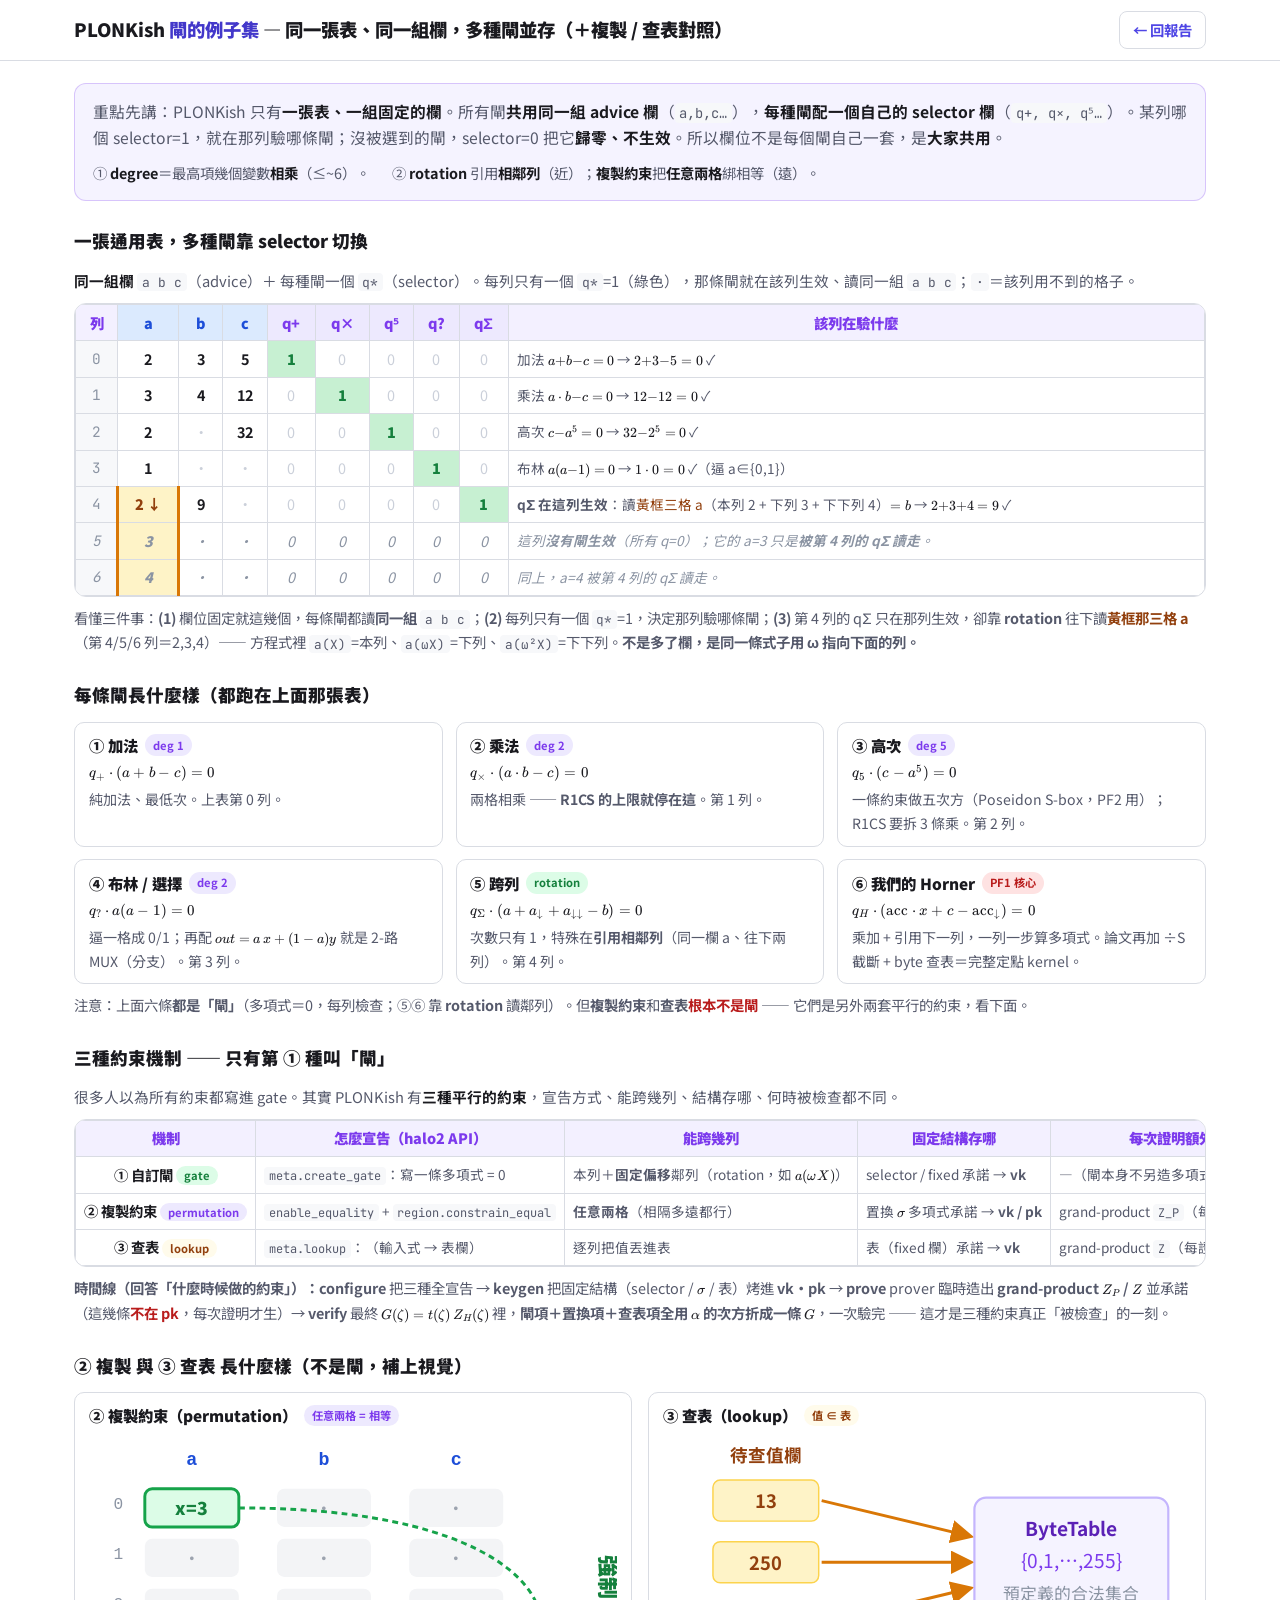
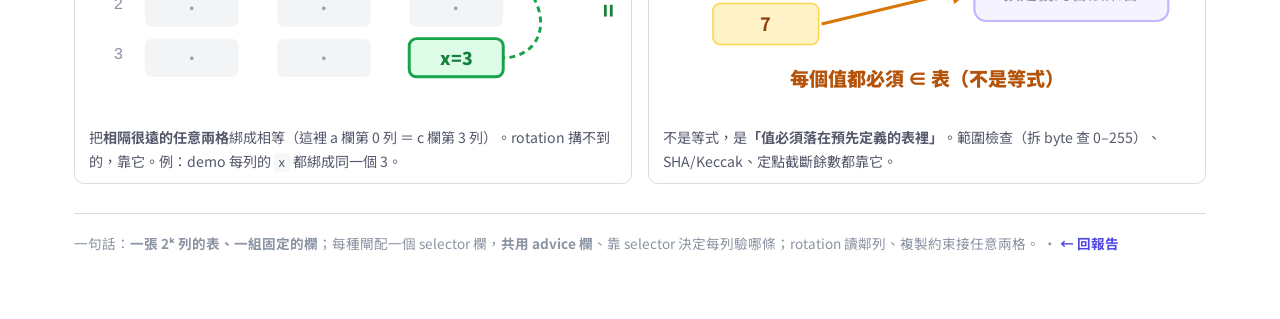
==== gates.html @ 40a320c7 "gates.html:修正『查表是閘』的錯誤框架 + 視覺化複製/查表 + 三種約束對照 用戶提問點出 gates.html 把查表混在閘清單(寫成『也是一個 q 欄開關』) 其實是錯的 —— PLO" ====
<!DOCTYPE html>
<html lang="zh-Hant">
<head>
<meta charset="UTF-8">
<meta name="viewport" content="width=device-width, initial-scale=1.0">
<title>PLONKish 閘的例子集 — Halo2 技術專題</title>
<!-- same local assets as the deck → offline (file://) OK -->
<link rel="stylesheet" href="assets/fonts/fonts.css">
<link rel="stylesheet" href="assets/katex/katex.min.css">
<script defer src="assets/katex/katex.min.js"></script>
<script defer src="assets/katex/auto-render.min.js"
  onload="renderMathInElement(document.body,{delimiters:[{left:'\\[',right:'\\]',display:true},{left:'\\(',right:'\\)',display:false}],throwOnError:false})"></script>
<style>
:root{
  --bg:#ffffff;--surface:#f7f8fa;--border:#d9dce3;--text:#1a1a1f;--text-dim:#55596b;--text-faint:#8b94a3;
  --accent:#4f46e5;--accent-light:#4338ca;--green:#16a34a;--amber:#d97706;--violet:#7c3aed;
  --font-sans:'Noto Sans TC','Inter',-apple-system,sans-serif;--font-mono:'JetBrains Mono','Fira Code',monospace;
}
*,*::before,*::after{box-sizing:border-box;margin:0;padding:0}
body{font-family:var(--font-sans);background:var(--bg);color:var(--text);line-height:1.7;padding:0 0 4rem}
.wrap{max-width:1180px;margin:0 auto;padding:0 1.5rem}
header{position:sticky;top:0;z-index:10;background:rgba(255,255,255,.92);backdrop-filter:blur(6px);border-bottom:1px solid var(--border);padding:.7rem 0;margin-bottom:1.4rem}
header .wrap{display:flex;align-items:center;justify-content:space-between;gap:1rem;flex-wrap:wrap}
header h1{font-size:1.15rem;font-weight:800}
header h1 .sub{color:var(--accent-light)}
.back{font-size:.9rem;font-weight:700;color:var(--accent);text-decoration:none;border:1px solid var(--border);border-radius:8px;padding:.35rem .8rem;white-space:nowrap}
.back:hover{border-color:var(--accent);background:var(--accent);color:#fff}
.intro{background:#f5f3ff;border:1px solid rgba(124,58,237,.25);border-radius:12px;padding:.9rem 1.1rem;margin-bottom:1.4rem;font-size:.98rem;color:var(--text-dim)}
.intro b{color:var(--text)}
.legend{display:flex;gap:1.4rem;flex-wrap:wrap;margin-top:.55rem;font-size:.9rem}
h2.sec{font-size:1.1rem;font-weight:800;margin:1.6rem 0 .7rem}
.tablecap{font-size:.92rem;color:var(--text-dim);margin-bottom:.6rem}
.tablecap b{color:var(--text)}
/* the one shared table */
.utab-wrap{overflow-x:auto;border:1px solid var(--border);border-radius:12px}
.utab{border-collapse:collapse;width:100%;font-size:.9rem;min-width:760px}
.utab th,.utab td{border:1px solid var(--border);padding:.34rem .5rem;text-align:center;white-space:nowrap}
.utab thead th{background:#f3f0ff;color:var(--violet);font-weight:800}
.utab .grp-adv{background:#dbeafe;color:#1d4ed8}
.utab .grp-sel{background:#ede9fe;color:var(--violet)}
.utab td.rowid{background:#f7f8fa;color:var(--text-faint);font-family:var(--font-mono)}
.utab td.adv{font-weight:700}
.utab td.reads{background:#fef3c7;color:#92400e;font-weight:800;border-left:3px solid #d97706;border-right:3px solid #d97706}
.utab td.on{background:#c7f0d2;color:#15803d;font-weight:800}
.utab td.off{color:#cbd0da}
.utab td.what{text-align:left;color:var(--text-dim);font-size:.85rem}
.utab tr.supply td{color:var(--text-faint);font-style:italic}
.utab td.dot{color:#cbd0da}
.note{font-size:.9rem;color:var(--text-dim);margin-top:.55rem}
.glist{display:grid;grid-template-columns:repeat(auto-fill,minmax(330px,1fr));gap:.8rem;margin-top:.4rem}
.gitem{border:1px solid var(--border);border-radius:10px;padding:.6rem .85rem;background:#fff}
.gitem .gt{font-weight:800;font-size:.96rem;display:flex;gap:.45rem;align-items:center;flex-wrap:wrap}
.gitem .eq{font-size:.95em}
.gitem p{font-size:.88rem;color:var(--text-dim);margin-top:.25rem}
.badge{font-size:.7rem;font-weight:700;padding:.08rem .5rem;border-radius:999px;background:#ede9fe;color:var(--violet)}
.badge.rot{background:#dcfce7;color:#15803d}.badge.lk{background:#fffbeb;color:#92400e}.badge.us{background:#fee2e2;color:#b91c1c}
.cc{background:#f0fdf4;border:1px solid #bbf7d0;border-radius:12px;padding:.85rem 1.05rem;margin-top:1.4rem;font-size:.95rem;color:var(--text-dim)}
.cc b{color:#15803d}
.foot{margin-top:1.8rem;padding-top:1.1rem;border-top:1px solid var(--border);color:var(--text-faint);font-size:.85rem}
code{font-family:var(--font-mono);background:var(--surface);padding:.05rem .3rem;border-radius:4px;font-size:.88em}
.katex{font-size:1.0em;color:var(--text)}
a.in{color:var(--accent);font-weight:700;text-decoration:none}
</style>
</head>
<body>
<header><div class="wrap">
  <h1>PLONKish <span class="sub">閘的例子集</span> — 同一張表、同一組欄，多種閘並存（＋複製 / 查表對照）</h1>
  <a class="back" href="index.html">← 回報告</a>
</div></header>

<div class="wrap">
  <div class="intro">
    重點先講：PLONKish 只有<b>一張表、一組固定的欄</b>。所有閘<b>共用同一組 advice 欄</b>（<code>a,b,c…</code>），<b>每種閘配一個自己的 selector 欄</b>（<code>q+, q×, q⁵…</code>）。某列哪個 selector=1，就在那列驗哪條閘；沒被選到的閘，selector=0 把它<b>歸零、不生效</b>。所以欄位不是每個閘自己一套，是<b>大家共用</b>。
    <div class="legend">
      <span>① <b>degree</b>＝最高項幾個變數<b>相乘</b>（≤~6）。</span>
      <span>② <b>rotation</b> 引用<b>相鄰列</b>（近）；<b>複製約束</b>把<b>任意兩格</b>綁相等（遠）。</span>
    </div>
  </div>

  <h2 class="sec">一張通用表，多種閘靠 selector 切換</h2>
  <div class="tablecap"><b>同一組欄</b> <code>a b c</code>（advice）＋ 每種閘一個 <code>q*</code>（selector）。每列只有一個 <code>q*</code>=1（綠色），那條閘就在該列生效、讀同一組 <code>a b c</code>；<code>·</code>＝該列用不到的格子。</div>
  <div class="utab-wrap"><table class="utab">
    <thead><tr>
      <th>列</th><th class="grp-adv">a</th><th class="grp-adv">b</th><th class="grp-adv">c</th>
      <th class="grp-sel">q+</th><th class="grp-sel">q×</th><th class="grp-sel">q⁵</th><th class="grp-sel">q?</th><th class="grp-sel">qΣ</th>
      <th>該列在驗什麼</th>
    </tr></thead>
    <tbody>
      <tr><td class="rowid">0</td><td class="adv">2</td><td class="adv">3</td><td class="adv">5</td><td class="on">1</td><td class="off">0</td><td class="off">0</td><td class="off">0</td><td class="off">0</td><td class="what">加法 \(a{+}b{-}c=0\) → \(2{+}3{-}5=0\) ✓</td></tr>
      <tr><td class="rowid">1</td><td class="adv">3</td><td class="adv">4</td><td class="adv">12</td><td class="off">0</td><td class="on">1</td><td class="off">0</td><td class="off">0</td><td class="off">0</td><td class="what">乘法 \(a\cdot b{-}c=0\) → \(12{-}12=0\) ✓</td></tr>
      <tr><td class="rowid">2</td><td class="adv">2</td><td class="dot">·</td><td class="adv">32</td><td class="off">0</td><td class="off">0</td><td class="on">1</td><td class="off">0</td><td class="off">0</td><td class="what">高次 \(c{-}a^{5}=0\) → \(32{-}2^5=0\) ✓</td></tr>
      <tr><td class="rowid">3</td><td class="adv">1</td><td class="dot">·</td><td class="dot">·</td><td class="off">0</td><td class="off">0</td><td class="off">0</td><td class="on">1</td><td class="off">0</td><td class="what">布林 \(a(a{-}1)=0\) → \(1\cdot0=0\) ✓（逼 a∈{0,1}）</td></tr>
      <tr><td class="rowid">4</td><td class="adv reads">2 ↓</td><td class="adv">9</td><td class="dot">·</td><td class="off">0</td><td class="off">0</td><td class="off">0</td><td class="off">0</td><td class="on">1</td><td class="what"><b>qΣ 在這列生效</b>：讀<span style="color:#92400e">黃框三格 a</span>（本列 2 + 下列 3 + 下下列 4）\(=b\) → \(2{+}3{+}4=9\) ✓</td></tr>
      <tr class="supply"><td class="rowid">5</td><td class="adv reads">3</td><td class="dot">·</td><td class="dot">·</td><td class="off">0</td><td class="off">0</td><td class="off">0</td><td class="off">0</td><td class="off">0</td><td class="what">這列<b>沒有閘生效</b>（所有 q=0）；它的 a=3 只是<b>被第 4 列的 qΣ 讀走</b>。</td></tr>
      <tr class="supply"><td class="rowid">6</td><td class="adv reads">4</td><td class="dot">·</td><td class="dot">·</td><td class="off">0</td><td class="off">0</td><td class="off">0</td><td class="off">0</td><td class="off">0</td><td class="what">同上，a=4 被第 4 列的 qΣ 讀走。</td></tr>
    </tbody>
  </table></div>
  <div class="note">看懂三件事：<b>(1)</b> 欄位固定就這幾個，每條閘都讀<b>同一組</b> <code>a b c</code>；<b>(2)</b> 每列只有一個 <code>q*</code>=1，決定那列驗哪條閘；<b>(3)</b> 第 4 列的 qΣ 只在那列生效，卻靠 <b>rotation</b> 往下讀<b style="color:#92400e">黃框那三格 a</b>（第 4/5/6 列＝2,3,4）—— 方程式裡 <code>a(X)</code>=本列、<code>a(ωX)</code>=下列、<code>a(ω²X)</code>=下下列。<b>不是多了欄，是同一條式子用 ω 指向下面的列。</b></div>

  <h2 class="sec">每條閘長什麼樣（都跑在上面那張表）</h2>
  <div class="glist">
    <div class="gitem"><div class="gt">① 加法 <span class="badge">deg 1</span></div><div class="eq">\(q_{+}\cdot(a+b-c)=0\)</div><p>純加法、最低次。上表第 0 列。</p></div>
    <div class="gitem"><div class="gt">② 乘法 <span class="badge">deg 2</span></div><div class="eq">\(q_{\times}\cdot(a\cdot b-c)=0\)</div><p>兩格相乘 —— <b>R1CS 的上限就停在這</b>。第 1 列。</p></div>
    <div class="gitem"><div class="gt">③ 高次 <span class="badge">deg 5</span></div><div class="eq">\(q_{5}\cdot(c-a^{5})=0\)</div><p>一條約束做五次方（Poseidon S-box，PF2 用）；R1CS 要拆 3 條乘。第 2 列。</p></div>
    <div class="gitem"><div class="gt">④ 布林 / 選擇 <span class="badge">deg 2</span></div><div class="eq">\(q_{?}\cdot a(a-1)=0\)</div><p>逼一格成 0/1；再配 \(out=a\,x+(1-a)y\) 就是 2-路 MUX（分支）。第 3 列。</p></div>
    <div class="gitem"><div class="gt">⑤ 跨列 <span class="badge rot">rotation</span></div><div class="eq">\(q_{\Sigma}\cdot(a+a_{\downarrow}+a_{\downarrow\downarrow}-b)=0\)</div><p>次數只有 1，特殊在<b>引用相鄰列</b>（同一欄 a、往下兩列）。第 4 列。</p></div>
    <div class="gitem"><div class="gt">⑥ 我們的 Horner <span class="badge us">PF1 核心</span></div><div class="eq">\(q_{H}\cdot(\mathrm{acc}\cdot x+c-\mathrm{acc}_{\downarrow})=0\)</div><p>乘加 + 引用下一列，一列一步算多項式。論文再加 ÷S 截斷 + byte 查表＝完整定點 kernel。</p></div>
  </div>
  <div class="note">注意：上面六條<b>都是「閘」</b>（多項式＝0，每列檢查；⑤⑥ 靠 <b>rotation</b> 讀鄰列）。但<b>複製約束</b>和<b>查表</b><b style="color:#b91c1c">根本不是閘</b> —— 它們是另外兩套平行的約束，看下面。</div>

  <h2 class="sec">三種約束機制 —— 只有第 ① 種叫「閘」</h2>
  <div class="tablecap">很多人以為所有約束都寫進 gate。其實 PLONKish 有<b>三種平行的約束</b>，宣告方式、能跨幾列、結構存哪、何時被檢查都不同。</div>
  <div class="utab-wrap"><table class="utab">
    <thead><tr><th>機制</th><th>怎麼宣告（halo2 API）</th><th>能跨幾列</th><th>固定結構存哪</th><th>每次證明額外產生</th></tr></thead>
    <tbody>
      <tr><td><b>① 自訂閘</b> <span class="badge rot">gate</span></td><td class="what"><code>meta.create_gate</code>：寫一條多項式 = 0</td><td class="what">本列＋<b>固定偏移</b>鄰列（rotation，如 \(a(\omega X)\)）</td><td class="what">selector / fixed 承諾 → <b>vk</b></td><td class="what">—（閘本身不另造多項式）</td></tr>
      <tr><td><b>② 複製約束</b> <span class="badge">permutation</span></td><td class="what"><code>enable_equality</code> + <code>region.constrain_equal</code></td><td class="what"><b>任意兩格</b>（相隔多遠都行）</td><td class="what">置換 \(\sigma\) 多項式承諾 → <b>vk / pk</b></td><td class="what">grand-product <code>Z_P</code>（每證明承諾一次）</td></tr>
      <tr><td><b>③ 查表</b> <span class="badge lk">lookup</span></td><td class="what"><code>meta.lookup</code>：（輸入式 → 表欄）</td><td class="what">逐列把值丟進表</td><td class="what">表（fixed 欄）承諾 → <b>vk</b></td><td class="what">grand-product <code>Z</code>（每證明承諾一次）</td></tr>
    </tbody>
  </table></div>
  <div class="note"><b>時間線（回答「什麼時候做的約束」）：</b><b>configure</b> 把三種全宣告 → <b>keygen</b> 把固定結構（selector / \(\sigma\) / 表）烤進 <b>vk·pk</b> → <b>prove</b> prover 臨時造出 <b>grand-product \(Z_P\) / \(Z\)</b> 並承諾（這幾條<b style="color:#b91c1c">不在 pk</b>，每次證明才生）→ <b>verify</b> 最終 <b>\(G(\zeta)=t(\zeta)\,Z_H(\zeta)\)</b> 裡，<b>閘項＋置換項＋查表項全用 \(\alpha\) 的次方折成一條 \(G\)</b>，一次驗完 —— 這才是三種約束真正「被檢查」的一刻。</div>

  <h2 class="sec">② 複製 與 ③ 查表 長什麼樣（不是閘，補上視覺）</h2>
  <div style="display:grid;grid-template-columns:1fr 1fr;gap:1rem">
    <div class="gitem">
      <div class="gt">② 複製約束（permutation）<span class="badge">任意兩格 = 相等</span></div>
      <svg viewBox="0 0 360 196" role="img" aria-label="複製約束：把任意兩格綁相等" style="width:100%;height:auto;display:block;margin:.3rem 0">
        <g font-size="12.5" text-anchor="middle" font-family="monospace">
          <text x="70" y="22" fill="#1d4ed8" font-weight="700">a</text><text x="160" y="22" fill="#1d4ed8" font-weight="700">b</text><text x="250" y="22" fill="#1d4ed8" font-weight="700">c</text>
        </g>
        <g font-size="12" text-anchor="middle">
          <!-- row labels -->
          <g fill="#8b94a3" font-family="monospace" font-size="11"><text x="20" y="52">0</text><text x="20" y="86">1</text><text x="20" y="120">2</text><text x="20" y="154">3</text></g>
          <!-- cells -->
          <rect x="38" y="38" width="64" height="26" rx="5" fill="#dcfce7" stroke="#16a34a" stroke-width="2"/><text x="70" y="56" fill="#15803d" font-weight="800">x=3</text>
          <rect x="128" y="38" width="64" height="26" rx="5" fill="#f3f4f6"/><text x="160" y="56" fill="#9ca3af">·</text>
          <rect x="218" y="38" width="64" height="26" rx="5" fill="#f3f4f6"/><text x="250" y="56" fill="#9ca3af">·</text>
          <rect x="38" y="72" width="64" height="26" rx="5" fill="#f3f4f6"/><text x="70" y="90" fill="#9ca3af">·</text>
          <rect x="128" y="72" width="64" height="26" rx="5" fill="#f3f4f6"/><text x="160" y="90" fill="#9ca3af">·</text>
          <rect x="218" y="72" width="64" height="26" rx="5" fill="#f3f4f6"/><text x="250" y="90" fill="#9ca3af">·</text>
          <rect x="38" y="106" width="64" height="26" rx="5" fill="#f3f4f6"/><text x="70" y="124" fill="#9ca3af">·</text>
          <rect x="128" y="106" width="64" height="26" rx="5" fill="#f3f4f6"/><text x="160" y="124" fill="#9ca3af">·</text>
          <rect x="218" y="106" width="64" height="26" rx="5" fill="#f3f4f6"/><text x="250" y="124" fill="#9ca3af">·</text>
          <rect x="38" y="140" width="64" height="26" rx="5" fill="#f3f4f6"/><text x="70" y="158" fill="#9ca3af">·</text>
          <rect x="128" y="140" width="64" height="26" rx="5" fill="#f3f4f6"/><text x="160" y="158" fill="#9ca3af">·</text>
          <rect x="218" y="140" width="64" height="26" rx="5" fill="#dcfce7" stroke="#16a34a" stroke-width="2"/><text x="250" y="158" fill="#15803d" font-weight="800">x=3</text>
        </g>
        <path d="M102,51 C330,51 330,153 282,153" fill="none" stroke="#16a34a" stroke-width="2" stroke-dasharray="4 3"/>
        <text x="348" y="104" fill="#15803d" font-size="15" font-weight="800" text-anchor="middle" transform="rotate(90 348 104)">強制 =</text>
      </svg>
      <p>把<b>相隔很遠的任意兩格</b>綁成相等（這裡 a 欄第 0 列 ＝ c 欄第 3 列）。rotation 搆不到的，靠它。例：demo 每列的 <code>x</code> 都綁成同一個 3。</p>
    </div>
    <div class="gitem">
      <div class="gt">③ 查表（lookup）<span class="badge lk">值 ∈ 表</span></div>
      <svg viewBox="0 0 360 196" role="img" aria-label="查表：值必須落在預定義表裡" style="width:100%;height:auto;display:block;margin:.3rem 0">
        <text x="70" y="20" font-size="12" text-anchor="middle" fill="#92400e" font-weight="700">待查值欄</text>
        <g font-size="12.5" text-anchor="middle">
          <rect x="34" y="32" width="72" height="28" rx="5" fill="#fef3c7" stroke="#fcd34d"/><text x="70" y="51" fill="#92400e" font-weight="700">13</text>
          <rect x="34" y="74" width="72" height="28" rx="5" fill="#fef3c7" stroke="#fcd34d"/><text x="70" y="93" fill="#92400e" font-weight="700">250</text>
          <rect x="34" y="116" width="72" height="28" rx="5" fill="#fef3c7" stroke="#fcd34d"/><text x="70" y="135" fill="#92400e" font-weight="700">7</text>
        </g>
        <g stroke="#d97706" stroke-width="2" fill="none" marker-end="url(#ar2)">
          <line x1="108" y1="46" x2="208" y2="70"/><line x1="108" y1="88" x2="208" y2="88"/><line x1="108" y1="130" x2="208" y2="106"/>
        </g>
        <defs><marker id="ar2" markerWidth="8" markerHeight="8" refX="6" refY="4" orient="auto"><path d="M0,0 L8,4 L0,8 z" fill="#d97706"/></marker></defs>
        <rect x="212" y="44" width="132" height="84" rx="8" fill="#f5f3ff" stroke="#c4b5fd" stroke-width="1.5"/>
        <text x="278" y="70" font-size="13" text-anchor="middle" fill="#5b21b6" font-weight="700">ByteTable</text>
        <text x="278" y="92" font-size="13" text-anchor="middle" fill="#7c3aed">{0,1,…,255}</text>
        <text x="278" y="114" font-size="11.5" text-anchor="middle" fill="#8b94a3">預定義的合法集合</text>
        <text x="180" y="172" font-size="13" text-anchor="middle" fill="#b45309" font-weight="800">每個值都必須 ∈ 表（不是等式）</text>
      </svg>
      <p>不是等式，是<b>「值必須落在預先定義的表裡」</b>。範圍檢查（拆 byte 查 0–255）、SHA/Keccak、定點截斷餘數都靠它。</p>
    </div>
  </div>

  <div class="foot">
    一句話：<b>一張 2ᵏ 列的表、一組固定的欄</b>；每種閘配一個 selector 欄，<b>共用 advice 欄</b>、靠 selector 決定每列驗哪條；rotation 讀鄰列、複製約束接任意兩格。 ·
    <a class="in" href="index.html">← 回報告</a>
  </div>
</div>
</body>
</html>
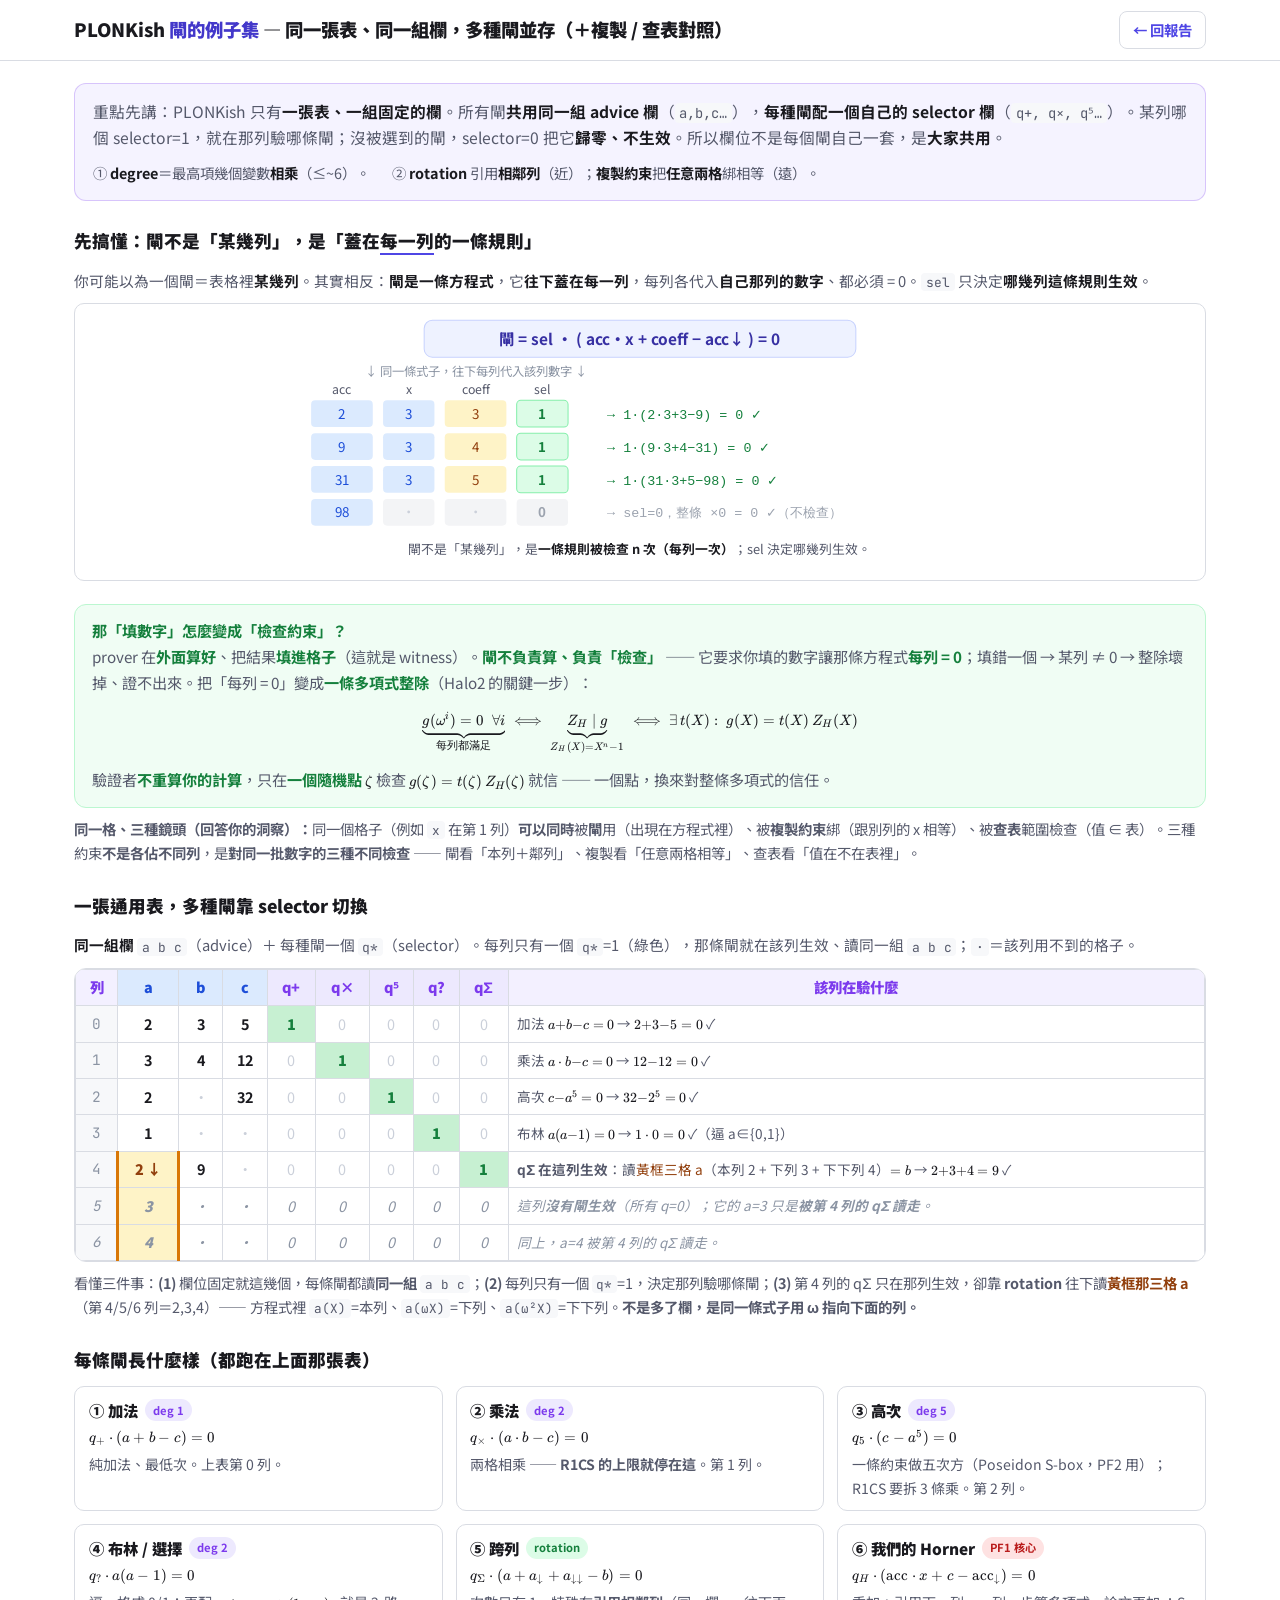
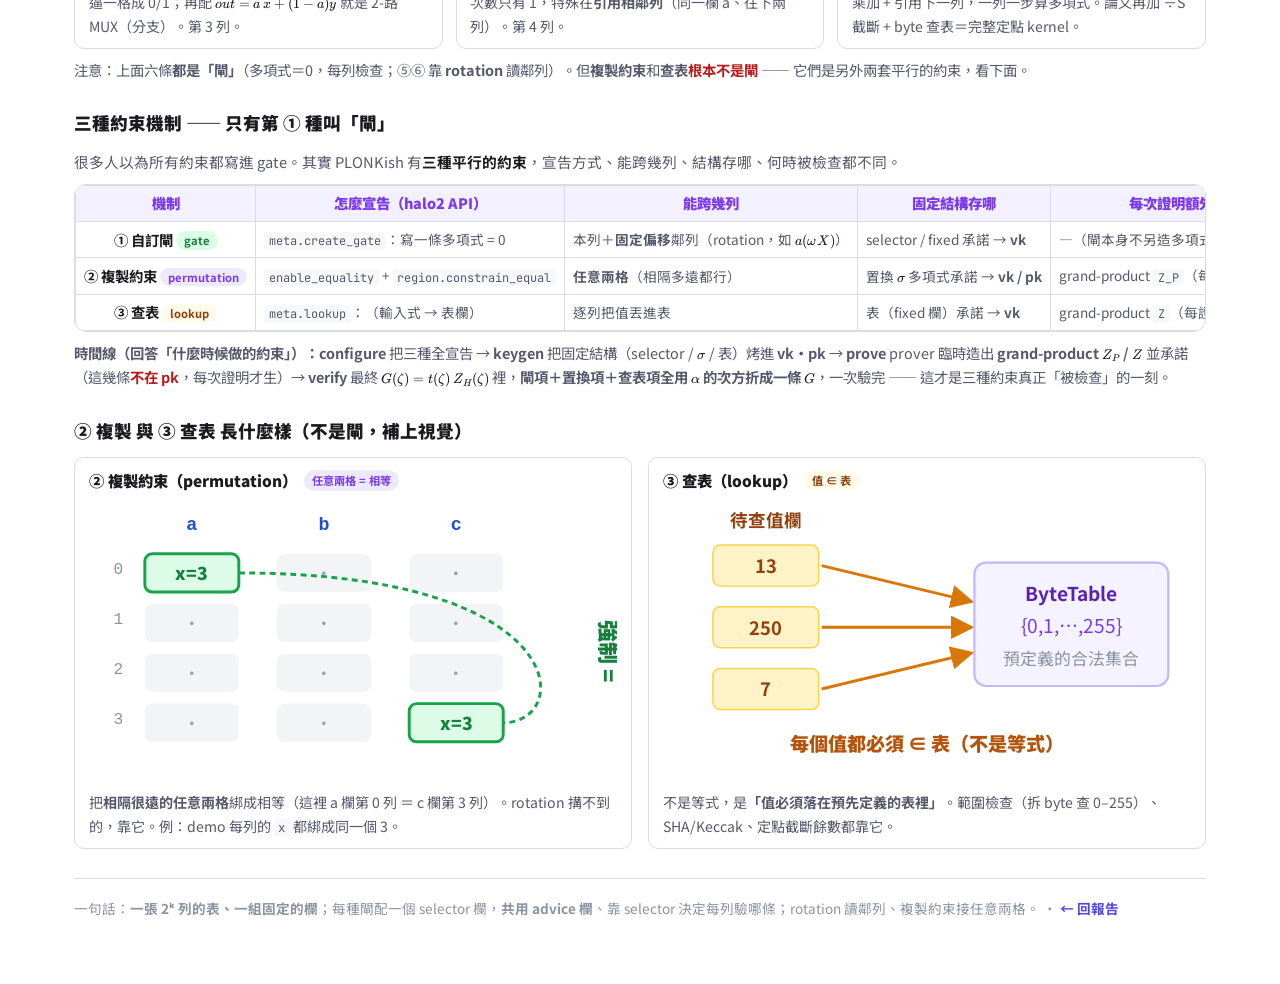
==== commit 3b66dd38: "gates.html:加『閘是什麼/填數字怎麼變約束』教學圖解(回答用戶觀念提問) 用戶卡在核心觀念:以為 gate=表格某幾列、不懂填數字怎麼對應到約束。新增首段教學: - 矯正:閘不是某幾列,是一" ====
--- a/gates.html
+++ b/gates.html
@@ -77,6 +77,49 @@
     </div>
   </div>
 
+  <h2 class="sec">先搞懂：閘不是「某幾列」，是「蓋在<span style="border-bottom:2.5px solid var(--accent)">每一列</span>的一條規則」</h2>
+  <div class="tablecap">你可能以為一個閘＝表格裡<b>某幾列</b>。其實相反：<b>閘是一條方程式</b>，它<b>往下蓋在每一列</b>，每列各代入<b>自己那列的數字</b>、都必須 = 0。<code>sel</code> 只決定<b>哪幾列這條規則生效</b>。</div>
+  <div class="gitem" style="max-width:none;margin-bottom:.8rem">
+    <svg viewBox="0 0 720 250" role="img" aria-label="一條閘方程式蓋在每一列" style="width:100%;max-width:740px;height:auto;display:block;margin:0 auto">
+      <rect x="150" y="6" width="420" height="36" rx="8" fill="#eef2ff" stroke="#c7d2fe"/>
+      <text x="360" y="30" font-size="15" text-anchor="middle" fill="#3730a3" font-weight="700">閘 = sel · ( acc·x + coeff − acc↓ ) = 0</text>
+      <text x="200" y="60" font-size="12" text-anchor="middle" fill="#8b94a3">↓ 同一條式子，往下每列代入該列數字 ↓</text>
+      <g font-size="12" text-anchor="middle" fill="#55596b"><text x="70" y="78">acc</text><text x="135" y="78">x</text><text x="200" y="78">coeff</text><text x="265" y="78">sel</text></g>
+      <g text-anchor="middle" font-size="13">
+        <rect x="40" y="84" width="60" height="26" rx="4" fill="#dbeafe"/><text x="70" y="102" fill="#1d4ed8">2</text>
+        <rect x="110" y="84" width="50" height="26" rx="4" fill="#dbeafe"/><text x="135" y="102" fill="#1d4ed8">3</text>
+        <rect x="170" y="84" width="60" height="26" rx="4" fill="#fef3c7"/><text x="200" y="102" fill="#92400e">3</text>
+        <rect x="240" y="84" width="50" height="26" rx="4" fill="#dcfce7" stroke="#86efac"/><text x="265" y="102" fill="#15803d" font-weight="700">1</text>
+        <rect x="40" y="116" width="60" height="26" rx="4" fill="#dbeafe"/><text x="70" y="134" fill="#1d4ed8">9</text>
+        <rect x="110" y="116" width="50" height="26" rx="4" fill="#dbeafe"/><text x="135" y="134" fill="#1d4ed8">3</text>
+        <rect x="170" y="116" width="60" height="26" rx="4" fill="#fef3c7"/><text x="200" y="134" fill="#92400e">4</text>
+        <rect x="240" y="116" width="50" height="26" rx="4" fill="#dcfce7" stroke="#86efac"/><text x="265" y="134" fill="#15803d" font-weight="700">1</text>
+        <rect x="40" y="148" width="60" height="26" rx="4" fill="#dbeafe"/><text x="70" y="166" fill="#1d4ed8">31</text>
+        <rect x="110" y="148" width="50" height="26" rx="4" fill="#dbeafe"/><text x="135" y="166" fill="#1d4ed8">3</text>
+        <rect x="170" y="148" width="60" height="26" rx="4" fill="#fef3c7"/><text x="200" y="166" fill="#92400e">5</text>
+        <rect x="240" y="148" width="50" height="26" rx="4" fill="#dcfce7" stroke="#86efac"/><text x="265" y="166" fill="#15803d" font-weight="700">1</text>
+        <rect x="40" y="180" width="60" height="26" rx="4" fill="#dbeafe"/><text x="70" y="198" fill="#1d4ed8">98</text>
+        <rect x="110" y="180" width="50" height="26" rx="4" fill="#f3f4f6"/><text x="135" y="198" fill="#cbd0da">·</text>
+        <rect x="170" y="180" width="60" height="26" rx="4" fill="#f3f4f6"/><text x="200" y="198" fill="#cbd0da">·</text>
+        <rect x="240" y="180" width="50" height="26" rx="4" fill="#f3f4f6"/><text x="265" y="198" fill="#9ca3af" font-weight="700">0</text>
+      </g>
+      <g font-size="13" font-family="monospace">
+        <text x="328" y="102" fill="#15803d">→ 1·(2·3+3−9) = 0 ✓</text>
+        <text x="328" y="134" fill="#15803d">→ 1·(9·3+4−31) = 0 ✓</text>
+        <text x="328" y="166" fill="#15803d">→ 1·(31·3+5−98) = 0 ✓</text>
+        <text x="328" y="198" fill="#9ca3af">→ sel=0，整條 ×0 = 0 ✓（不檢查）</text>
+      </g>
+      <text x="360" y="234" font-size="12.5" text-anchor="middle" fill="#55596b">閘不是「某幾列」，是<tspan font-weight="700" fill="#1a1a1f">一條規則被檢查 n 次（每列一次）</tspan>；sel 決定哪幾列生效。</text>
+    </svg>
+  </div>
+  <div class="cc">
+    <b>那「填數字」怎麼變成「檢查約束」？</b><br>
+    prover 在<b>外面算好</b>、把結果<b>填進格子</b>（這就是 witness）。<b>閘不負責算、負責「檢查」</b> —— 它要求你填的數字讓那條方程式<b>每列 = 0</b>；填錯一個 → 某列 ≠ 0 → 整除壞掉、證不出來。把「每列 = 0」變成<b>一條多項式整除</b>（Halo2 的關鍵一步）：
+    \[ \underbrace{g(\omega^i)=0\ \ \forall i}_{\text{每列都滿足}}\iff \underbrace{Z_H \mid g}_{Z_H(X)=X^{n}-1}\iff \exists\,t(X):\ g(X)=t(X)\,Z_H(X) \]
+    驗證者<b>不重算你的計算</b>，只在<b>一個隨機點 \(\zeta\)</b> 檢查 \(g(\zeta)=t(\zeta)\,Z_H(\zeta)\) 就信 —— 一個點，換來對整條多項式的信任。
+  </div>
+  <div class="note"><b>同一格、三種鏡頭（回答你的洞察）：</b>同一個格子（例如 <code>x</code> 在第 1 列）<b>可以同時</b>被<b>閘</b>用（出現在方程式裡）、被<b>複製約束</b>綁（跟別列的 x 相等）、被<b>查表</b>範圍檢查（值 ∈ 表）。三種約束<b>不是各佔不同列</b>，是<b>對同一批數字的三種不同檢查</b> —— 閘看「本列＋鄰列」、複製看「任意兩格相等」、查表看「值在不在表裡」。</div>
+
   <h2 class="sec">一張通用表，多種閘靠 selector 切換</h2>
   <div class="tablecap"><b>同一組欄</b> <code>a b c</code>（advice）＋ 每種閘一個 <code>q*</code>（selector）。每列只有一個 <code>q*</code>=1（綠色），那條閘就在該列生效、讀同一組 <code>a b c</code>；<code>·</code>＝該列用不到的格子。</div>
   <div class="utab-wrap"><table class="utab">
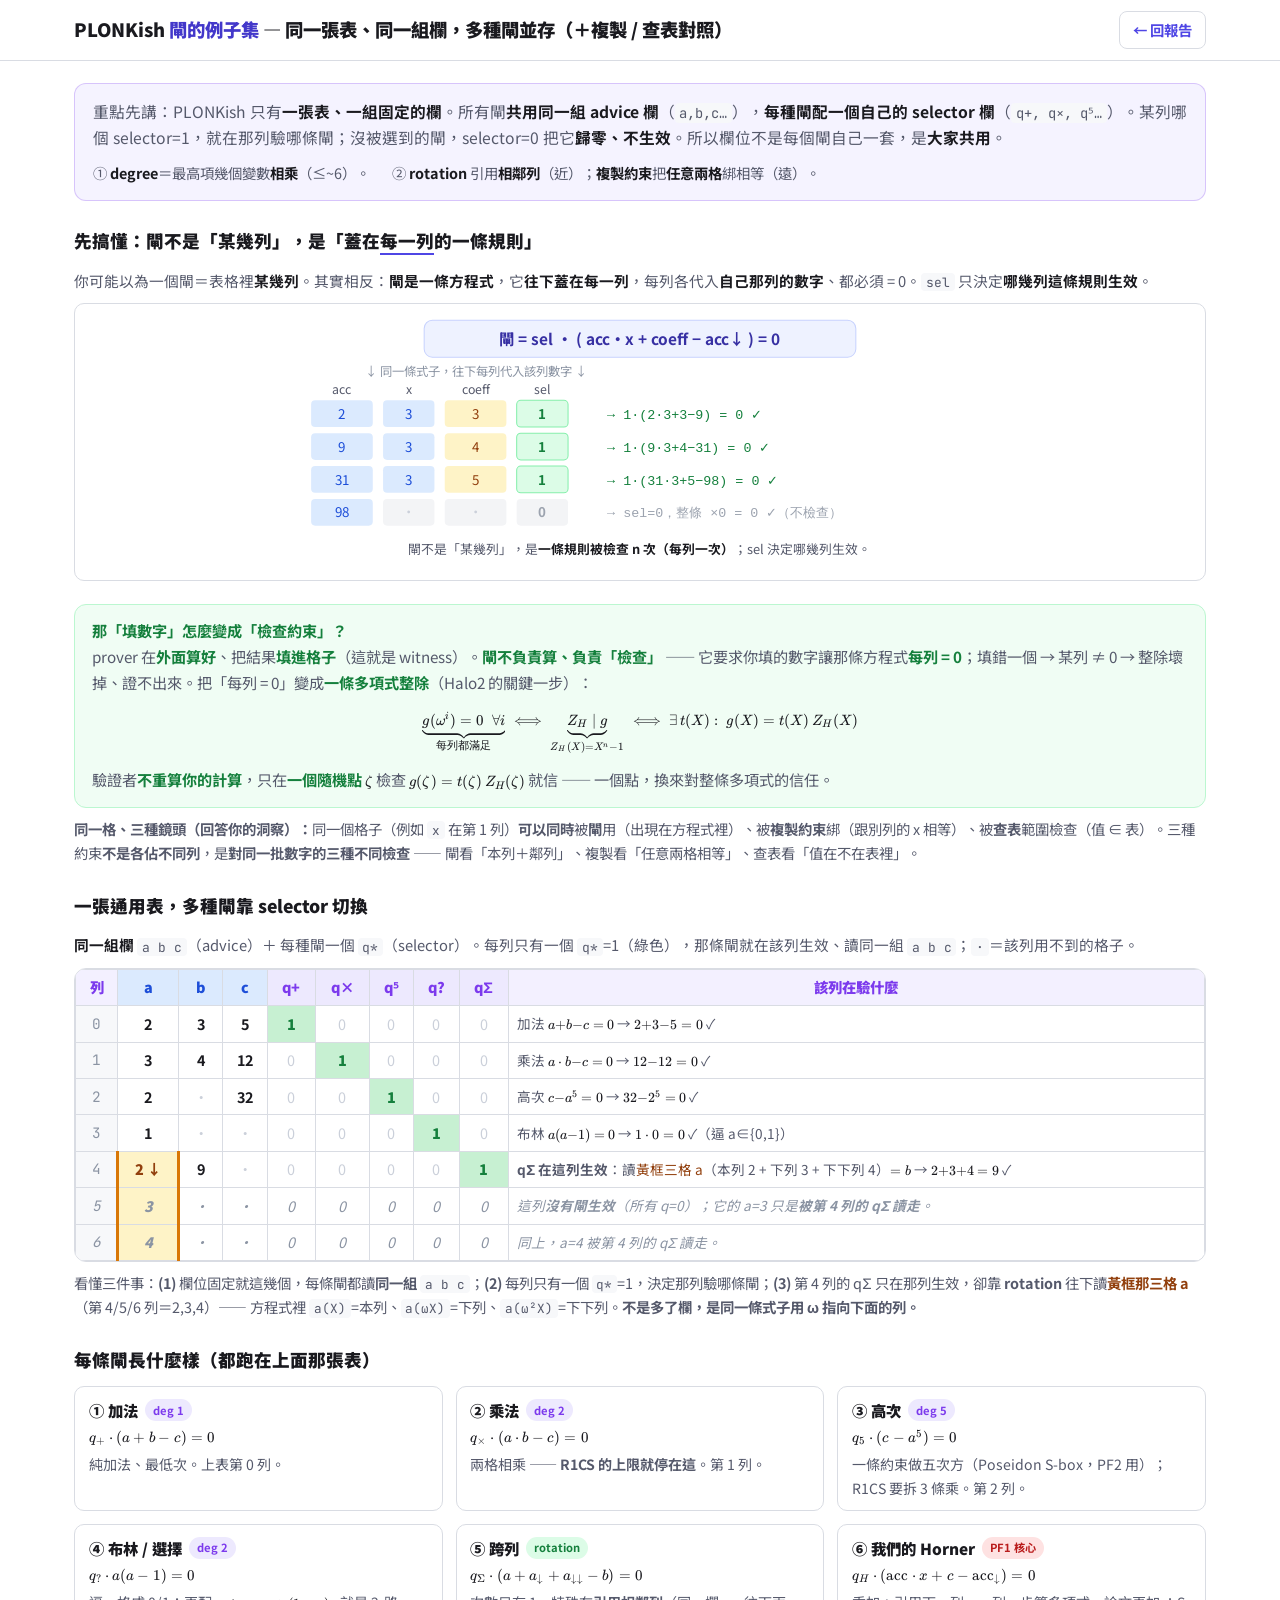
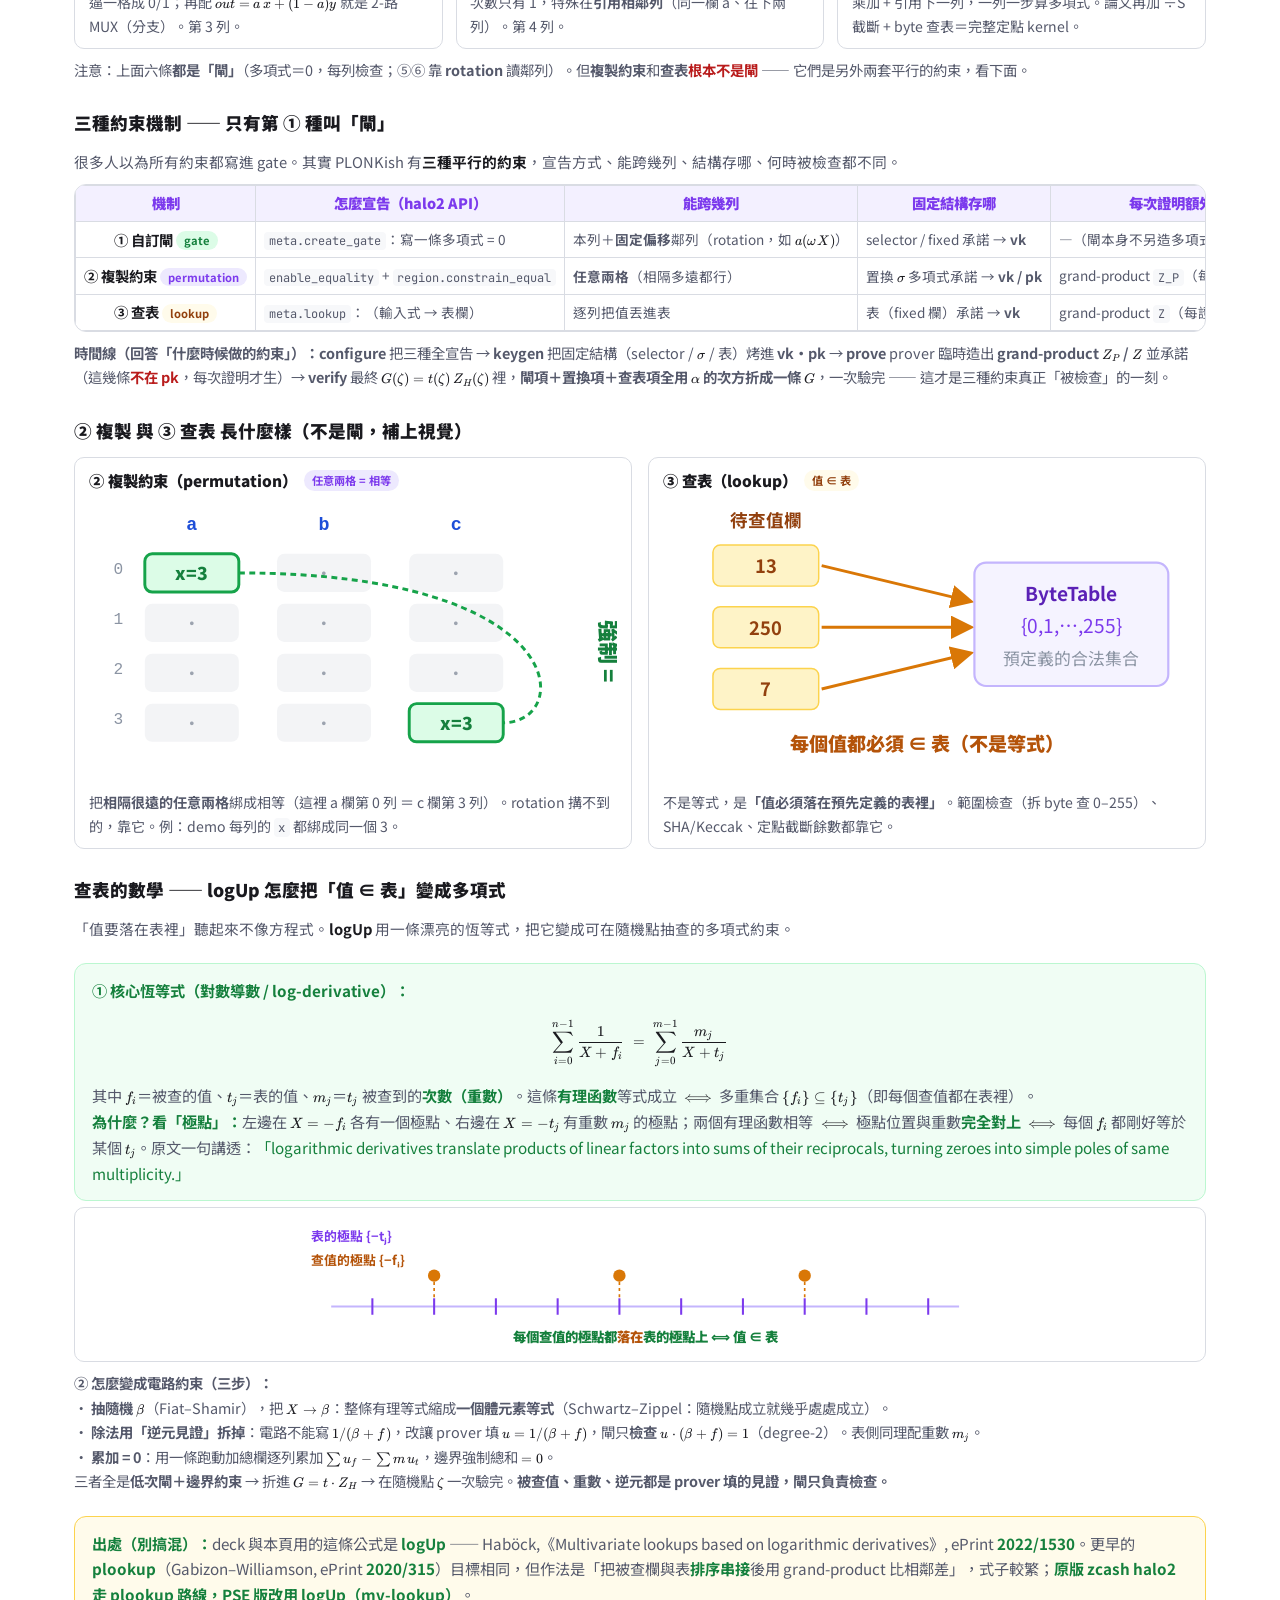
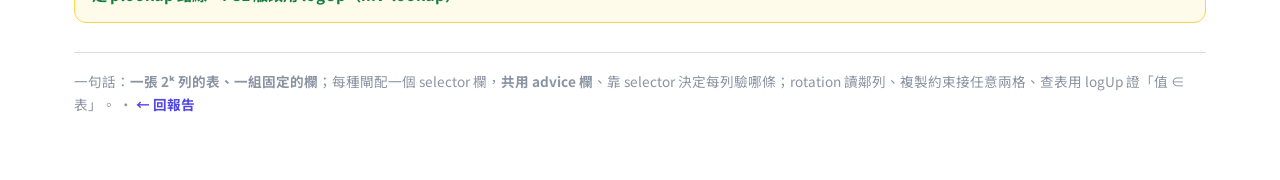
==== commit 6e2d270a: "查表數學寫進 gates.html + 修正 deck 出處標錯(plookup→logUp) gates.html 新增『查表的數學 — logUp 怎麼把值∈表變成多項式』整節: - 核心恆等式 " ====
--- a/gates.html
+++ b/gates.html
@@ -216,8 +216,43 @@
     </div>
   </div>
 
+  <h2 class="sec">查表的數學 —— logUp 怎麼把「值 ∈ 表」變成多項式</h2>
+  <div class="tablecap">「值要落在表裡」聽起來不像方程式。<b>logUp</b> 用一條漂亮的恆等式，把它變成可在隨機點抽查的多項式約束。</div>
+
+  <div class="cc">
+    <b>① 核心恆等式（對數導數 / log-derivative）：</b>
+    \[ \sum_{i=0}^{n-1}\frac{1}{X+f_i}\;=\;\sum_{j=0}^{m-1}\frac{m_j}{X+t_j} \]
+    其中 \(f_i\)＝被查的值、\(t_j\)＝表的值、\(m_j\)＝\(t_j\) 被查到的<b>次數（重數）</b>。這條<b>有理函數</b>等式成立 \(\iff\) 多重集合 \(\{f_i\}\subseteq\{t_j\}\)（即每個查值都在表裡）。
+    <br><b>為什麼？看「極點」：</b>左邊在 \(X=-f_i\) 各有一個極點、右邊在 \(X=-t_j\) 有重數 \(m_j\) 的極點；兩個有理函數相等 \(\iff\) 極點位置與重數<b>完全對上</b> \(\iff\) 每個 \(f_i\) 都剛好等於某個 \(t_j\)。原文一句講透：<span style="color:#15803d">「logarithmic derivatives translate products of linear factors into sums of their reciprocals, turning zeroes into simple poles of same multiplicity.」</span></div>
+
+  <div class="gitem" style="max-width:none;margin:.4rem 0 .2rem">
+    <svg viewBox="0 0 680 130" role="img" aria-label="極點對齊：查值的極點落在表的極點上" style="width:100%;max-width:700px;height:auto;display:block;margin:0 auto">
+      <text x="20" y="22" font-size="12.5" fill="#7c3aed" font-weight="700">表的極點 {−tⱼ}</text>
+      <line x1="40" y1="86" x2="650" y2="86" stroke="#c4b5fd" stroke-width="2"/>
+      <g stroke="#7c3aed" stroke-width="2">
+        <line x1="80" y1="78" x2="80" y2="94"/><line x1="140" y1="78" x2="140" y2="94"/><line x1="200" y1="78" x2="200" y2="94"/><line x1="260" y1="78" x2="260" y2="94"/><line x1="320" y1="78" x2="320" y2="94"/><line x1="380" y1="78" x2="380" y2="94"/><line x1="440" y1="78" x2="440" y2="94"/><line x1="500" y1="78" x2="500" y2="94"/><line x1="560" y1="78" x2="560" y2="94"/><line x1="620" y1="78" x2="620" y2="94"/>
+      </g>
+      <text x="20" y="46" font-size="12.5" fill="#b45309" font-weight="700">查值的極點 {−fᵢ}</text>
+      <g fill="#d97706">
+        <circle cx="140" cy="56" r="6"/><circle cx="320" cy="56" r="6"/><circle cx="500" cy="56" r="6"/>
+      </g>
+      <g stroke="#d97706" stroke-width="1.6" stroke-dasharray="3 3"><line x1="140" y1="62" x2="140" y2="78"/><line x1="320" y1="62" x2="320" y2="78"/><line x1="500" y1="62" x2="500" y2="78"/></g>
+      <text x="345" y="120" font-size="13" text-anchor="middle" fill="#15803d" font-weight="800">每個查值的極點都<tspan fill="#b45309">落在</tspan>表的極點上 ⟺ 值 ∈ 表</text>
+    </svg>
+  </div>
+
+  <div class="note"><b>② 怎麼變成電路約束（三步）：</b>
+    <br>· <b>抽隨機 \(\beta\)</b>（Fiat–Shamir），把 \(X\to\beta\)：整條有理等式縮成<b>一個體元素等式</b>（Schwartz–Zippel：隨機點成立就幾乎處處成立）。
+    <br>· <b>除法用「逆元見證」拆掉</b>：電路不能寫 \(1/(\beta+f)\)，改讓 prover 填 \(u=1/(\beta+f)\)，閘只<b>檢查</b> \(u\cdot(\beta+f)=1\)（degree-2）。表側同理配重數 \(m_j\)。
+    <br>· <b>累加 = 0</b>：用一條跑動加總欄逐列累加 \(\sum u_f-\sum m\,u_t\)，邊界強制總和 \(=0\)。
+    <br>三者全是<b>低次閘＋邊界約束</b> → 折進 \(G=t\cdot Z_H\) → 在隨機點 \(\zeta\) 一次驗完。<b>被查值、重數、逆元都是 prover 填的見證，閘只負責檢查。</b></div>
+
+  <div class="cc" style="background:#fffbeb;border-color:#fcd34d">
+    <b>出處（別搞混）：</b>deck 與本頁用的這條公式是 <b>logUp</b> —— Haböck,《Multivariate lookups based on logarithmic derivatives》, ePrint <b>2022/1530</b>。更早的 <b>plookup</b>（Gabizon–Williamson, ePrint <b>2020/315</b>）目標相同，但作法是「把被查欄與表<b>排序串接</b>後用 grand-product 比相鄰差」，式子較繁；<b>原版 zcash halo2 走 plookup 路線，PSE 版改用 logUp（mv-lookup）</b>。
+  </div>
+
   <div class="foot">
-    一句話：<b>一張 2ᵏ 列的表、一組固定的欄</b>；每種閘配一個 selector 欄，<b>共用 advice 欄</b>、靠 selector 決定每列驗哪條；rotation 讀鄰列、複製約束接任意兩格。 ·
+    一句話：<b>一張 2ᵏ 列的表、一組固定的欄</b>；每種閘配一個 selector 欄，<b>共用 advice 欄</b>、靠 selector 決定每列驗哪條；rotation 讀鄰列、複製約束接任意兩格、查表用 logUp 證「值 ∈ 表」。 ·
     <a class="in" href="index.html">← 回報告</a>
   </div>
 </div>
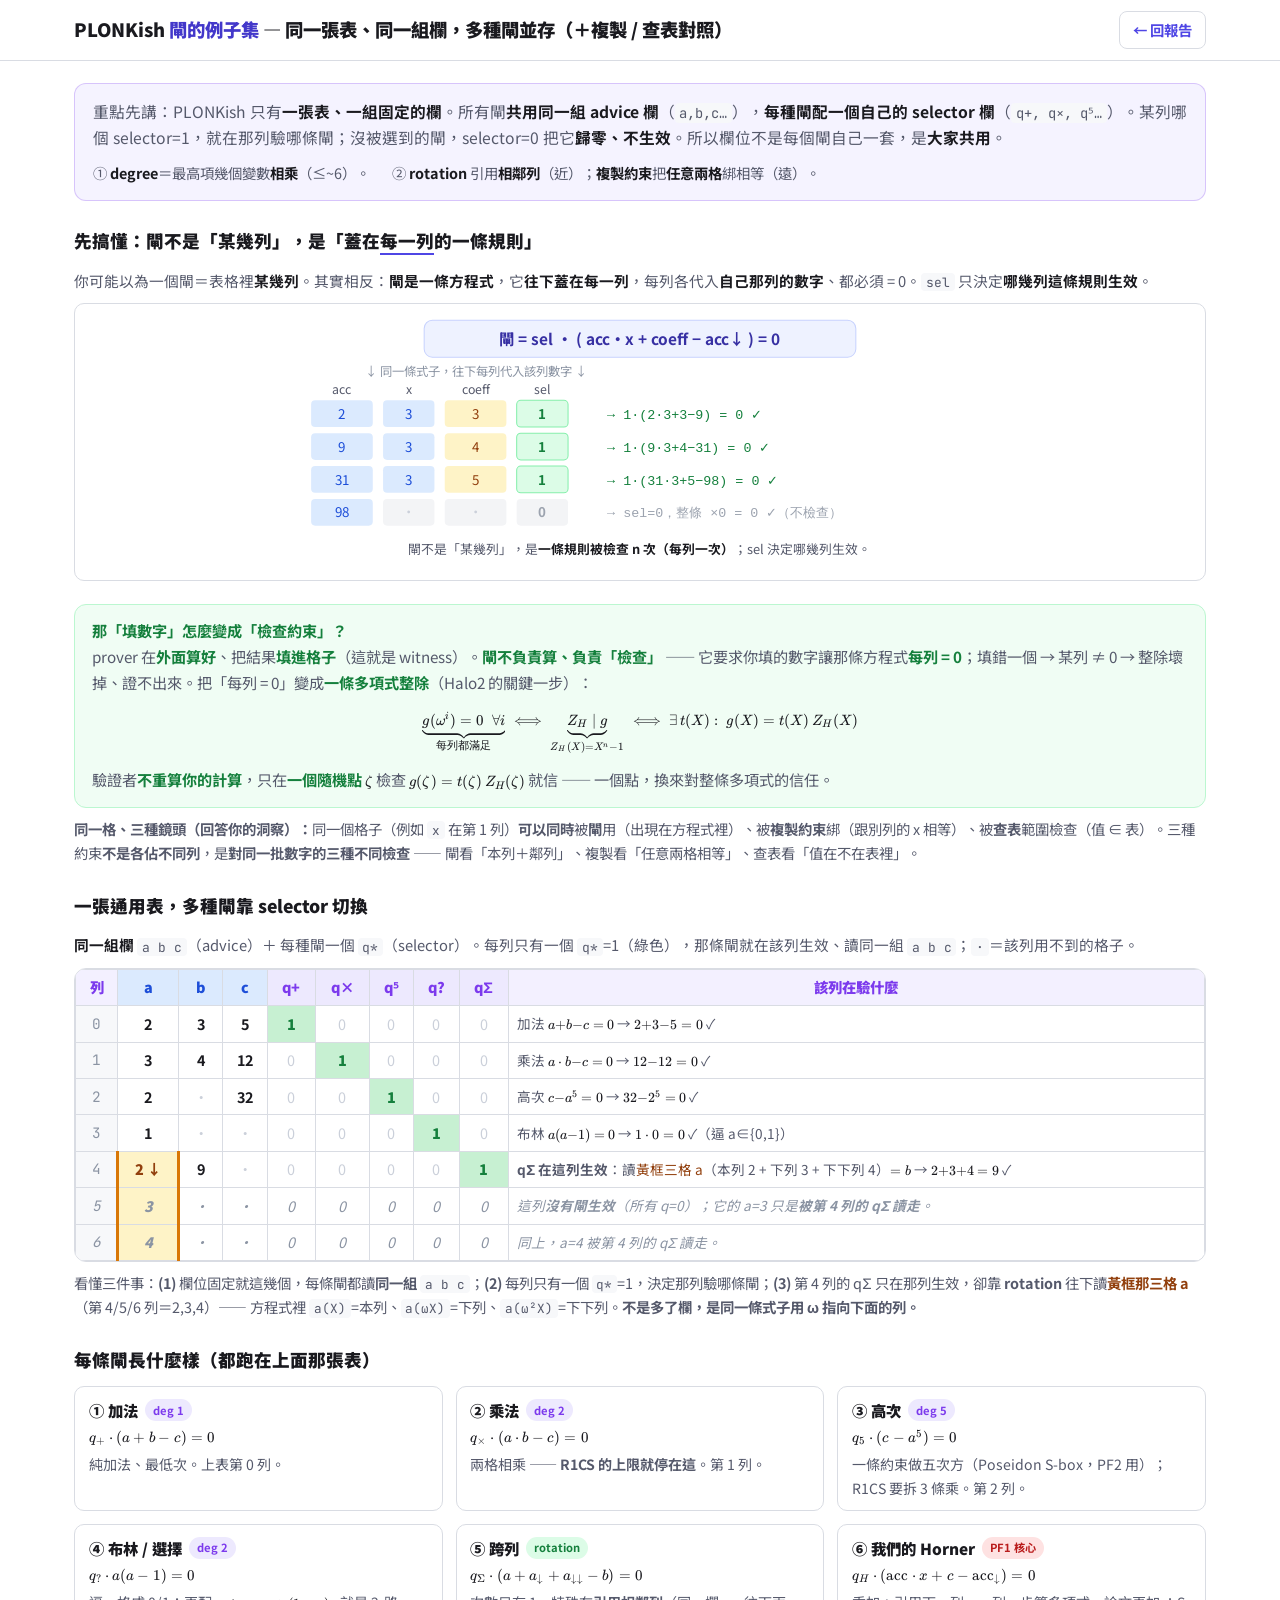
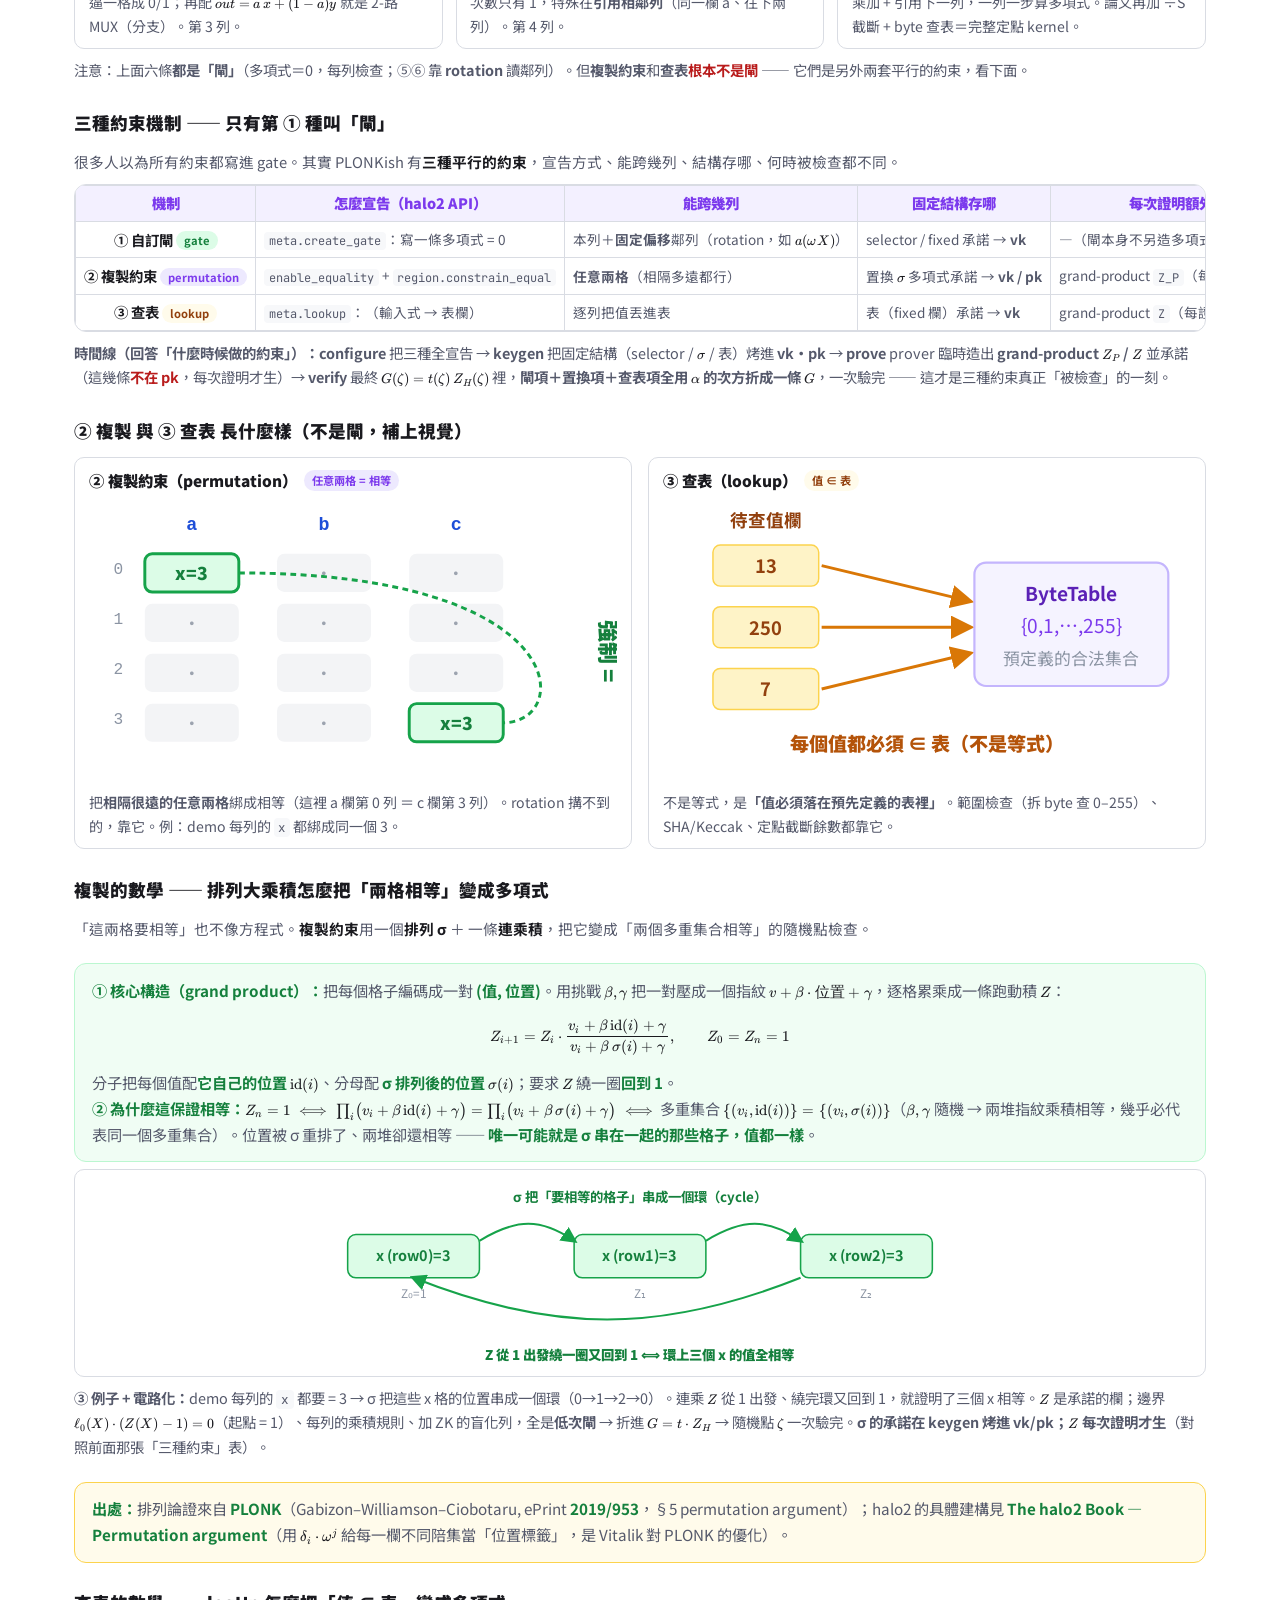
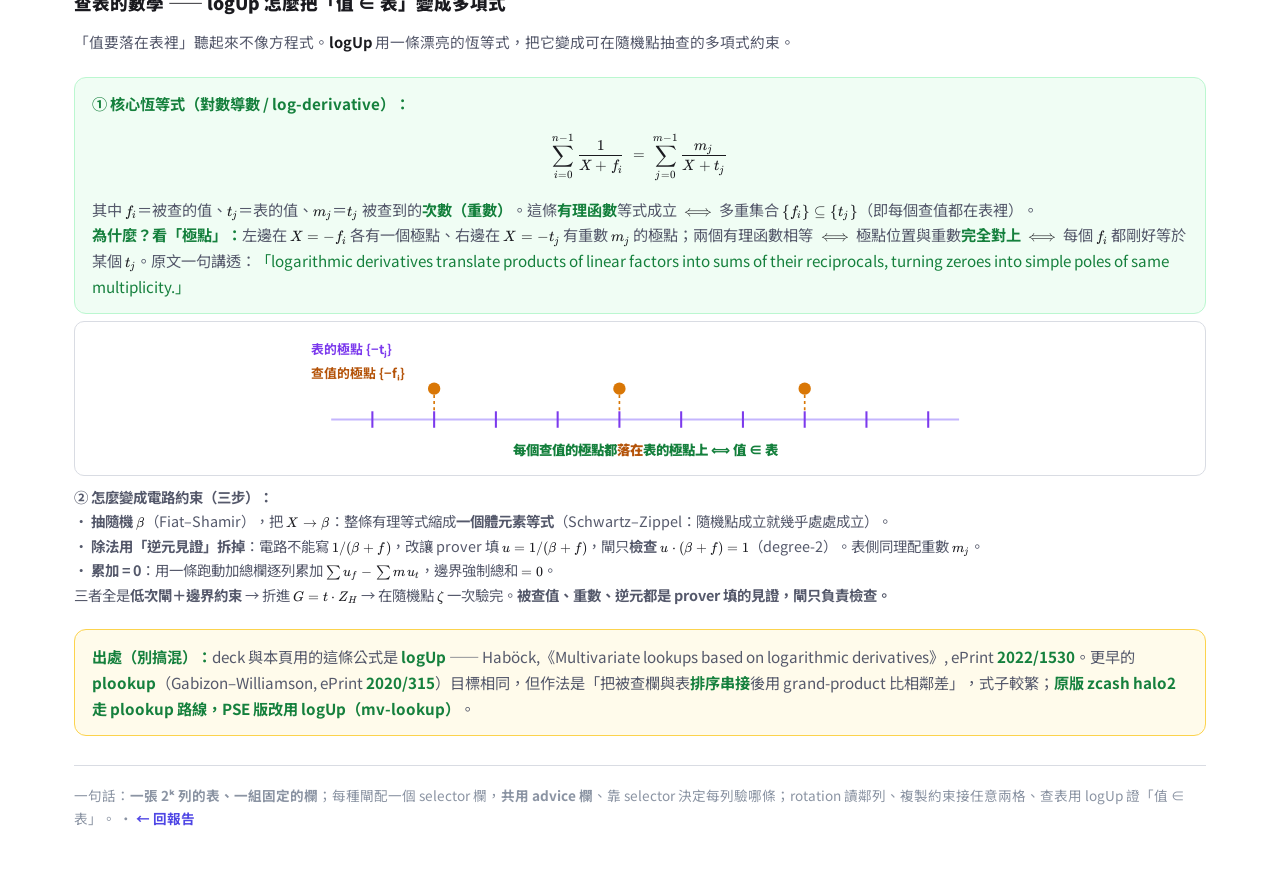
==== commit 02096eb3: "gates.html:補上『複製的數學』整節(與 logUp 對稱) 新增『複製的數學 — 排列大乘積怎麼把兩格相等變成多項式』: - 核心構造 grand product:Z_{i+1}=Z_i·(" ====
--- a/gates.html
+++ b/gates.html
@@ -216,6 +216,40 @@
     </div>
   </div>
 
+  <h2 class="sec">複製的數學 —— 排列大乘積怎麼把「兩格相等」變成多項式</h2>
+  <div class="tablecap">「這兩格要相等」也不像方程式。<b>複製約束</b>用一個<b>排列 σ</b> ＋ 一條<b>連乘積</b>，把它變成「兩個多重集合相等」的隨機點檢查。</div>
+
+  <div class="cc">
+    <b>① 核心構造（grand product）：</b>把每個格子編碼成一對 <b>(值, 位置)</b>。用挑戰 \(\beta,\gamma\) 把一對壓成一個指紋 \(v+\beta\cdot\text{位置}+\gamma\)，逐格累乘成一條跑動積 \(Z\)：
+    \[ Z_{i+1}=Z_i\cdot\frac{v_i+\beta\,\mathrm{id}(i)+\gamma}{\,v_i+\beta\,\sigma(i)+\gamma\,},\qquad Z_0=Z_n=1 \]
+    分子把每個值配<b>它自己的位置</b> \(\mathrm{id}(i)\)、分母配 <b>σ 排列後的位置</b> \(\sigma(i)\)；要求 \(Z\) 繞一圈<b>回到 1</b>。
+    <br><b>② 為什麼這保證相等：</b>\(Z_n=1 \iff \prod_i\!\big(v_i+\beta\,\mathrm{id}(i)+\gamma\big)=\prod_i\!\big(v_i+\beta\,\sigma(i)+\gamma\big) \iff\) 多重集合 \(\{(v_i,\mathrm{id}(i))\}=\{(v_i,\sigma(i))\}\)（\(\beta,\gamma\) 隨機 → 兩堆指紋乘積相等，幾乎必代表同一個多重集合）。位置被 σ 重排了、兩堆卻還相等 —— <b>唯一可能就是 σ 串在一起的那些格子，值都一樣</b>。</div>
+
+  <div class="gitem" style="max-width:none;margin:.4rem 0 .2rem">
+    <svg viewBox="0 0 680 182" role="img" aria-label="σ 把要相等的格子串成一個環" style="width:100%;max-width:700px;height:auto;display:block;margin:0 auto">
+      <text x="340" y="22" font-size="13" text-anchor="middle" fill="#15803d" font-weight="700">σ 把「要相等的格子」串成一個環（cycle）</text>
+      <g text-anchor="middle">
+        <rect x="56" y="54" width="128" height="42" rx="8" fill="#dcfce7" stroke="#16a34a" stroke-width="1.5"/><text x="120" y="80" font-size="14" fill="#15803d" font-weight="700">x (row0)=3</text>
+        <rect x="276" y="54" width="128" height="42" rx="8" fill="#dcfce7" stroke="#16a34a" stroke-width="1.5"/><text x="340" y="80" font-size="14" fill="#15803d" font-weight="700">x (row1)=3</text>
+        <rect x="496" y="54" width="128" height="42" rx="8" fill="#dcfce7" stroke="#16a34a" stroke-width="1.5"/><text x="560" y="80" font-size="14" fill="#15803d" font-weight="700">x (row2)=3</text>
+      </g>
+      <g stroke="#16a34a" stroke-width="2" fill="none" marker-end="url(#arc)">
+        <path d="M184,60 C220,38 244,38 276,60"/>
+        <path d="M404,60 C440,38 464,38 496,60"/>
+        <path d="M496,96 C360,150 256,150 120,96"/>
+      </g>
+      <defs><marker id="arc" markerWidth="8" markerHeight="8" refX="6" refY="4" orient="auto"><path d="M0,0 L8,4 L0,8 z" fill="#16a34a"/></marker></defs>
+      <g font-size="11.5" fill="#8b94a3" text-anchor="middle"><text x="120" y="116">Z₀=1</text><text x="340" y="116">Z₁</text><text x="560" y="116">Z₂</text></g>
+      <text x="340" y="176" font-size="13" text-anchor="middle" fill="#15803d" font-weight="800">Z 從 1 出發繞一圈又回到 1 ⟺ 環上三個 x 的值全相等</text>
+    </svg>
+  </div>
+
+  <div class="note"><b>③ 例子 + 電路化：</b>demo 每列的 <code>x</code> 都要 = 3 → σ 把這些 x 格的位置串成一個環（0→1→2→0）。連乘 \(Z\) 從 1 出發、繞完環又回到 1，就證明了三個 x 相等。\(Z\) 是承諾的欄；邊界 \(\ell_0(X)\cdot(Z(X)-1)=0\)（起點 = 1）、每列的乘積規則、加 ZK 的盲化列，全是<b>低次閘</b> → 折進 \(G=t\cdot Z_H\) → 隨機點 \(\zeta\) 一次驗完。<b>σ 的承諾在 keygen 烤進 vk/pk；\(Z\) 每次證明才生</b>（對照前面那張「三種約束」表）。</div>
+
+  <div class="cc" style="background:#fffbeb;border-color:#fcd34d">
+    <b>出處：</b>排列論證來自 <b>PLONK</b>（Gabizon–Williamson–Ciobotaru, ePrint <b>2019/953</b>，§5 permutation argument）；halo2 的具體建構見 <b>The halo2 Book — Permutation argument</b>（用 \(\delta_i\cdot\omega^j\) 給每一欄不同陪集當「位置標籤」，是 Vitalik 對 PLONK 的優化）。
+  </div>
+
   <h2 class="sec">查表的數學 —— logUp 怎麼把「值 ∈ 表」變成多項式</h2>
   <div class="tablecap">「值要落在表裡」聽起來不像方程式。<b>logUp</b> 用一條漂亮的恆等式，把它變成可在隨機點抽查的多項式約束。</div>
 
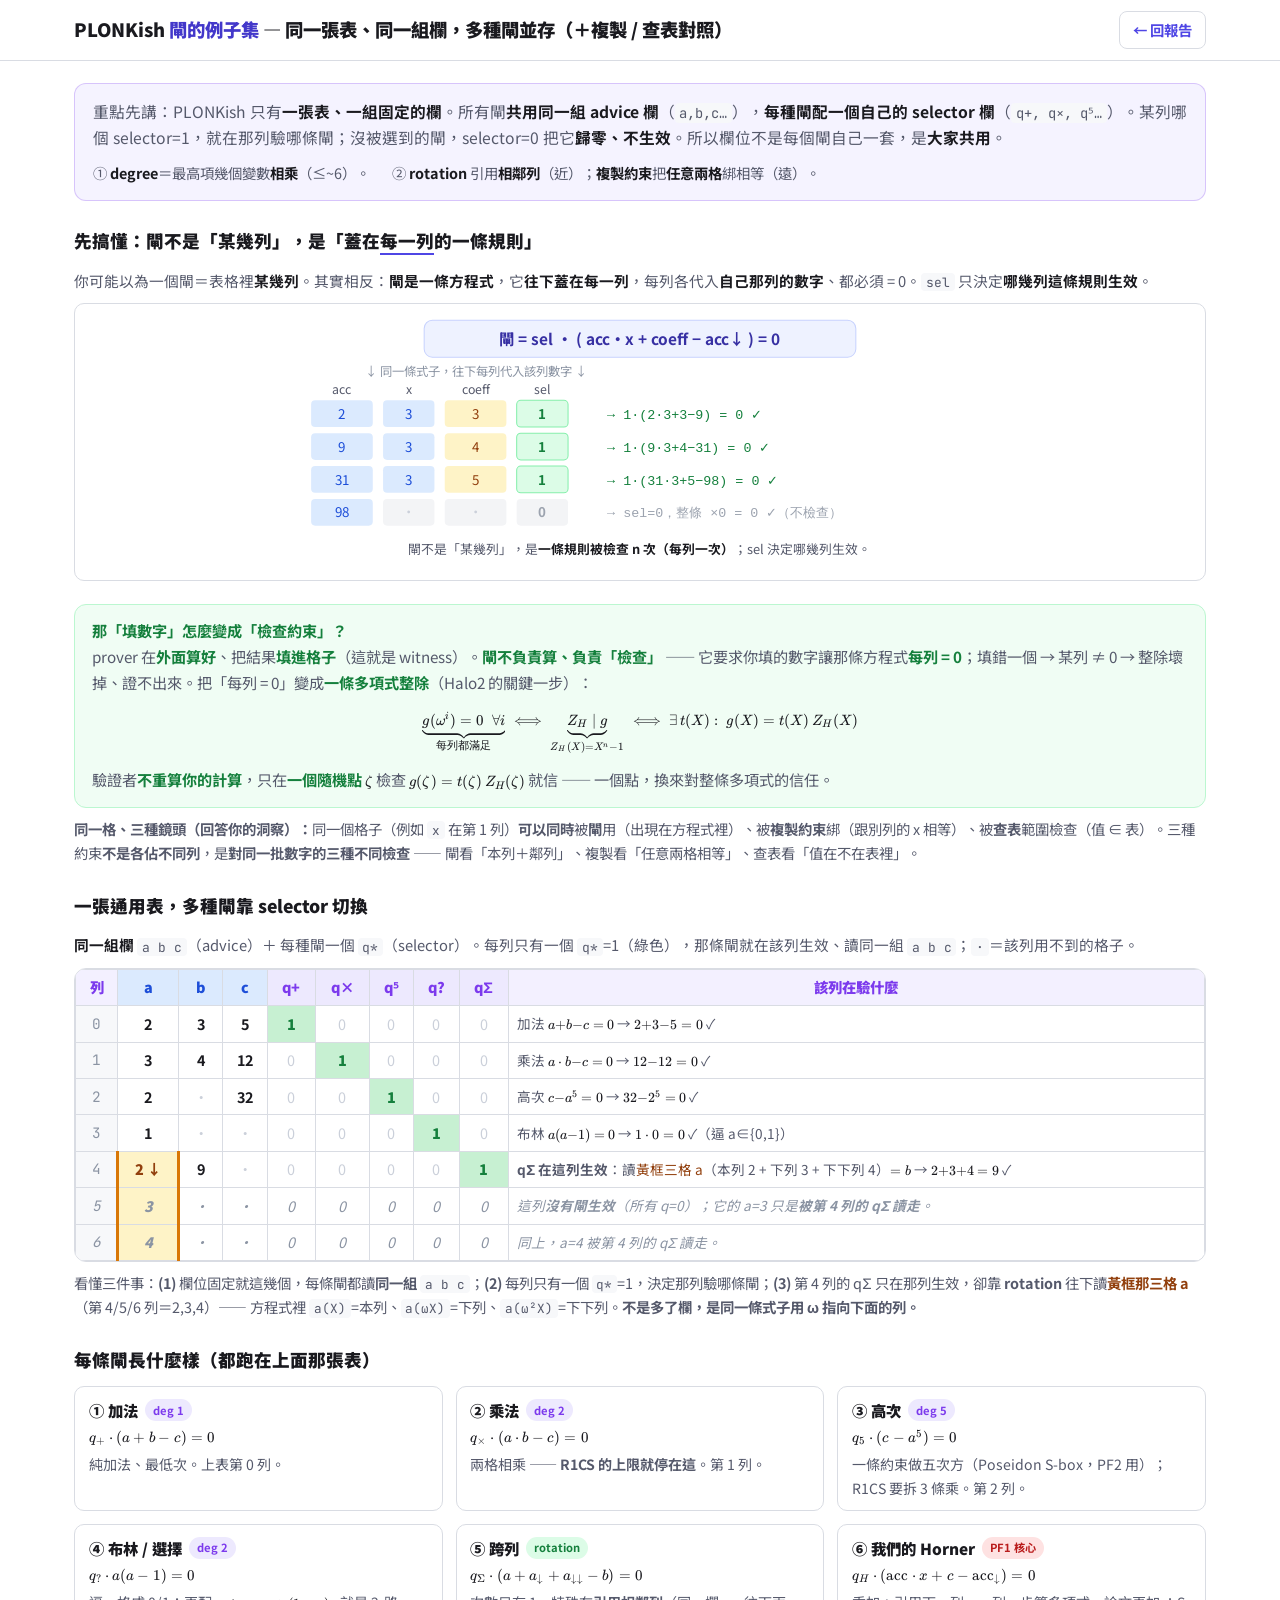
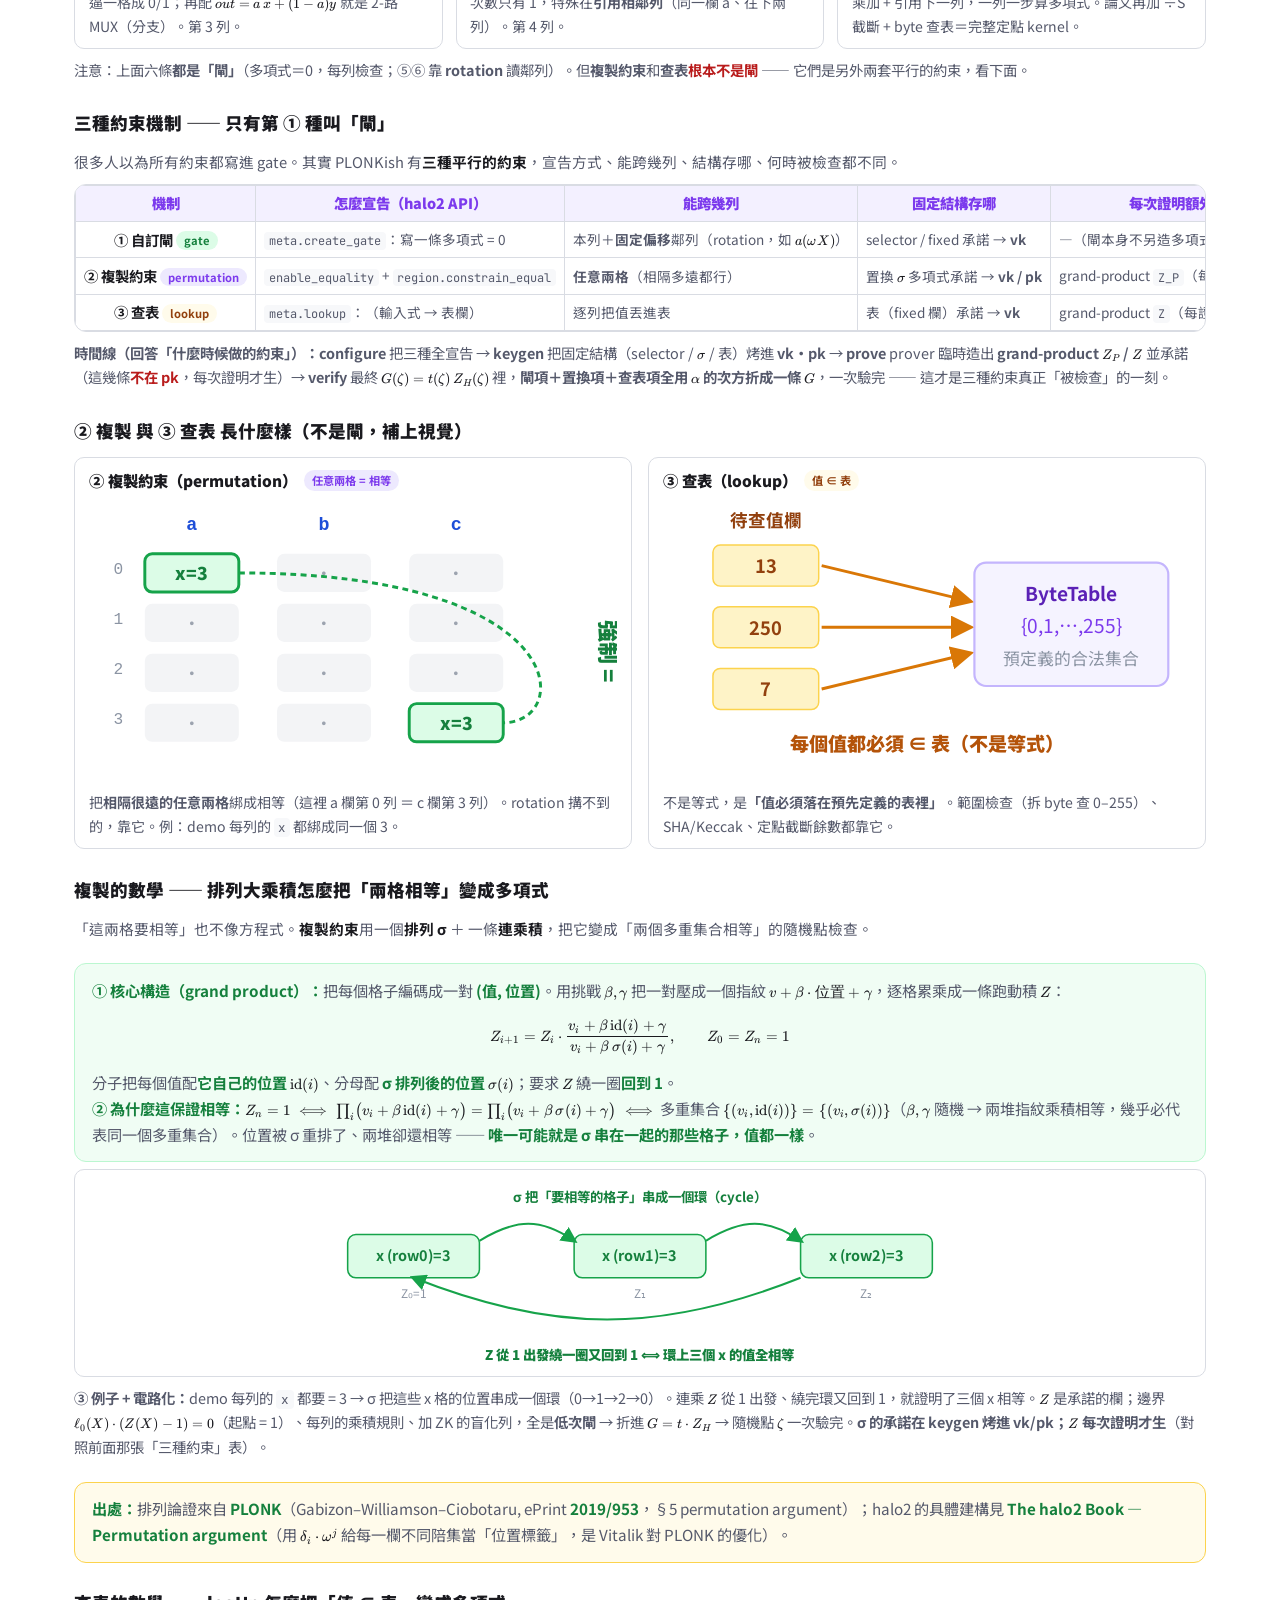
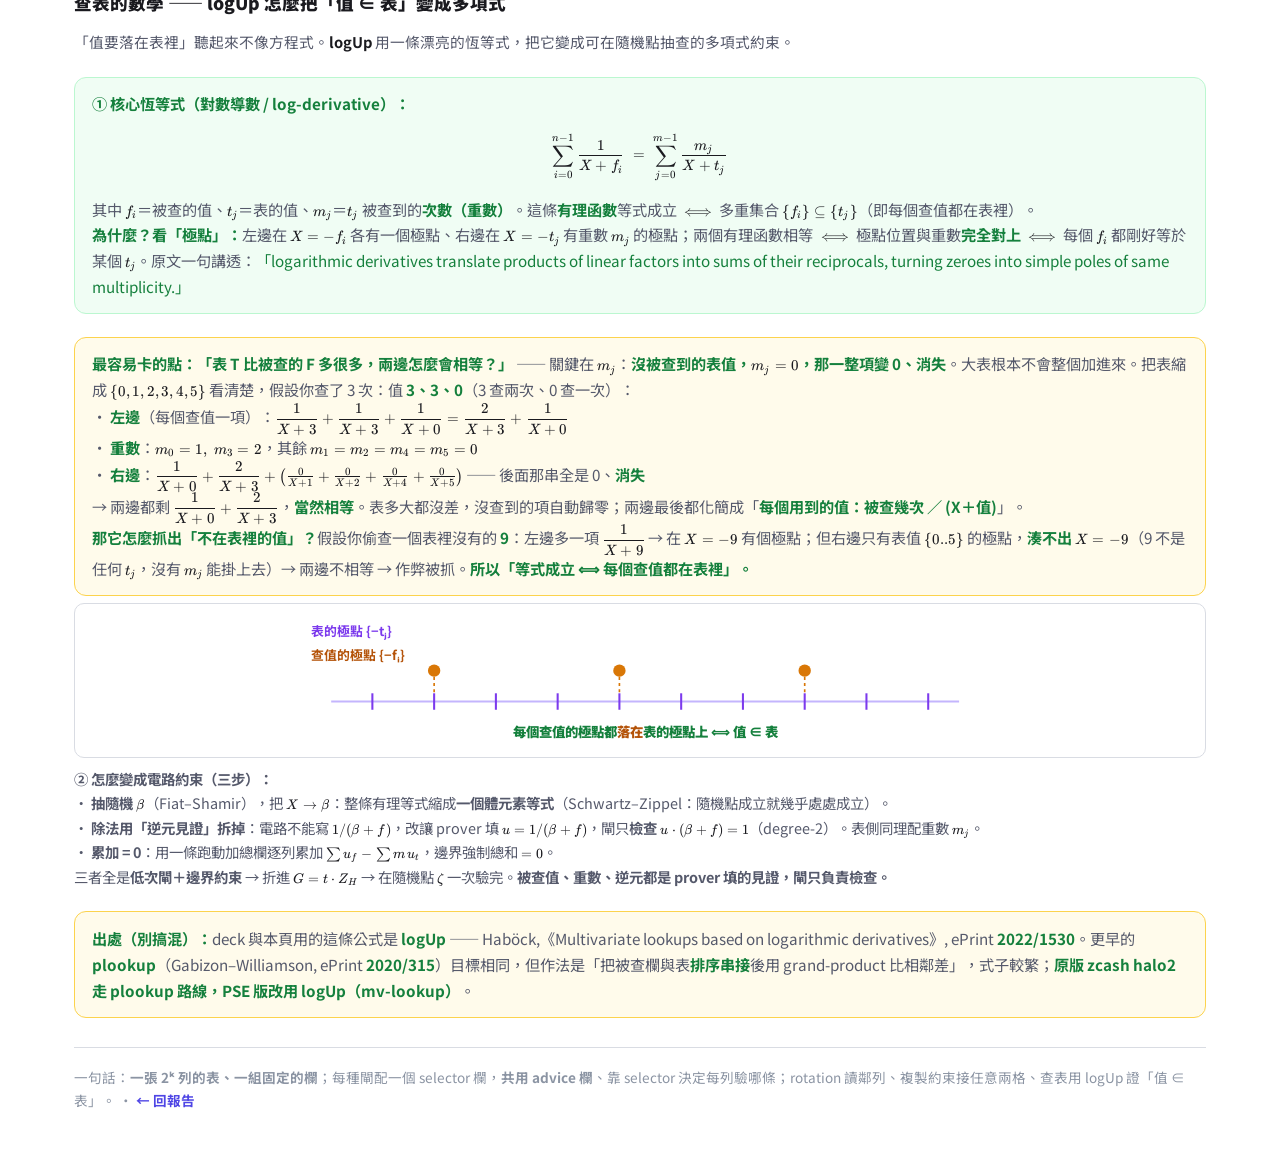
==== commit 98027b4e: "gates.html:加 logUp 數字小例,解開『大表 T 比 F 多很多怎麼會相等』 用戶卡在 logUp 恆等式:被查值 F⊆T,表 T(256)比 F 多很多,兩邊怎麼會相等? 新增黃色小例" ====
--- a/gates.html
+++ b/gates.html
@@ -259,6 +259,15 @@
     其中 \(f_i\)＝被查的值、\(t_j\)＝表的值、\(m_j\)＝\(t_j\) 被查到的<b>次數（重數）</b>。這條<b>有理函數</b>等式成立 \(\iff\) 多重集合 \(\{f_i\}\subseteq\{t_j\}\)（即每個查值都在表裡）。
     <br><b>為什麼？看「極點」：</b>左邊在 \(X=-f_i\) 各有一個極點、右邊在 \(X=-t_j\) 有重數 \(m_j\) 的極點；兩個有理函數相等 \(\iff\) 極點位置與重數<b>完全對上</b> \(\iff\) 每個 \(f_i\) 都剛好等於某個 \(t_j\)。原文一句講透：<span style="color:#15803d">「logarithmic derivatives translate products of linear factors into sums of their reciprocals, turning zeroes into simple poles of same multiplicity.」</span></div>
 
+  <div class="cc" style="background:#fffbeb;border-color:#fcd34d">
+    <b>最容易卡的點：「表 T 比被查的 F 多很多，兩邊怎麼會相等？」</b> —— 關鍵在 \(m_j\)：<b>沒被查到的表值，\(m_j=0\)，那一整項變 0、消失</b>。大表根本不會整個加進來。把表縮成 \(\{0,1,2,3,4,5\}\) 看清楚，假設你查了 3 次：值 <b>3、3、0</b>（3 查兩次、0 查一次）：
+    <br>· <b>左邊</b>（每個查值一項）：\(\dfrac{1}{X+3}+\dfrac{1}{X+3}+\dfrac{1}{X+0}=\dfrac{2}{X+3}+\dfrac{1}{X+0}\)
+    <br>· <b>重數</b>：\(m_0=1,\ m_3=2\)，其餘 \(m_1=m_2=m_4=m_5=0\)
+    <br>· <b>右邊</b>：\(\dfrac{1}{X+0}+\dfrac{2}{X+3}+\big(\tfrac{0}{X+1}+\tfrac{0}{X+2}+\tfrac{0}{X+4}+\tfrac{0}{X+5}\big)\) —— 後面那串全是 0、<b>消失</b>
+    <br>→ 兩邊都剩 \(\dfrac{1}{X+0}+\dfrac{2}{X+3}\)，<b>當然相等</b>。表多大都沒差，沒查到的項自動歸零；兩邊最後都化簡成「<b>每個用到的值：被查幾次 ∕ (X＋值)</b>」。
+    <br><b>那它怎麼抓出「不在表裡的值」？</b>假設你偷查一個表裡沒有的 <b>9</b>：左邊多一項 \(\dfrac{1}{X+9}\) → 在 \(X=-9\) 有個極點；但右邊只有表值 \(\{0..5\}\) 的極點，<b>湊不出 \(X=-9\)</b>（9 不是任何 \(t_j\)，沒有 \(m_j\) 能掛上去）→ 兩邊不相等 → 作弊被抓。<b>所以「等式成立 ⟺ 每個查值都在表裡」。</b>
+  </div>
+
   <div class="gitem" style="max-width:none;margin:.4rem 0 .2rem">
     <svg viewBox="0 0 680 130" role="img" aria-label="極點對齊：查值的極點落在表的極點上" style="width:100%;max-width:700px;height:auto;display:block;margin:0 auto">
       <text x="20" y="22" font-size="12.5" fill="#7c3aed" font-weight="700">表的極點 {−tⱼ}</text>
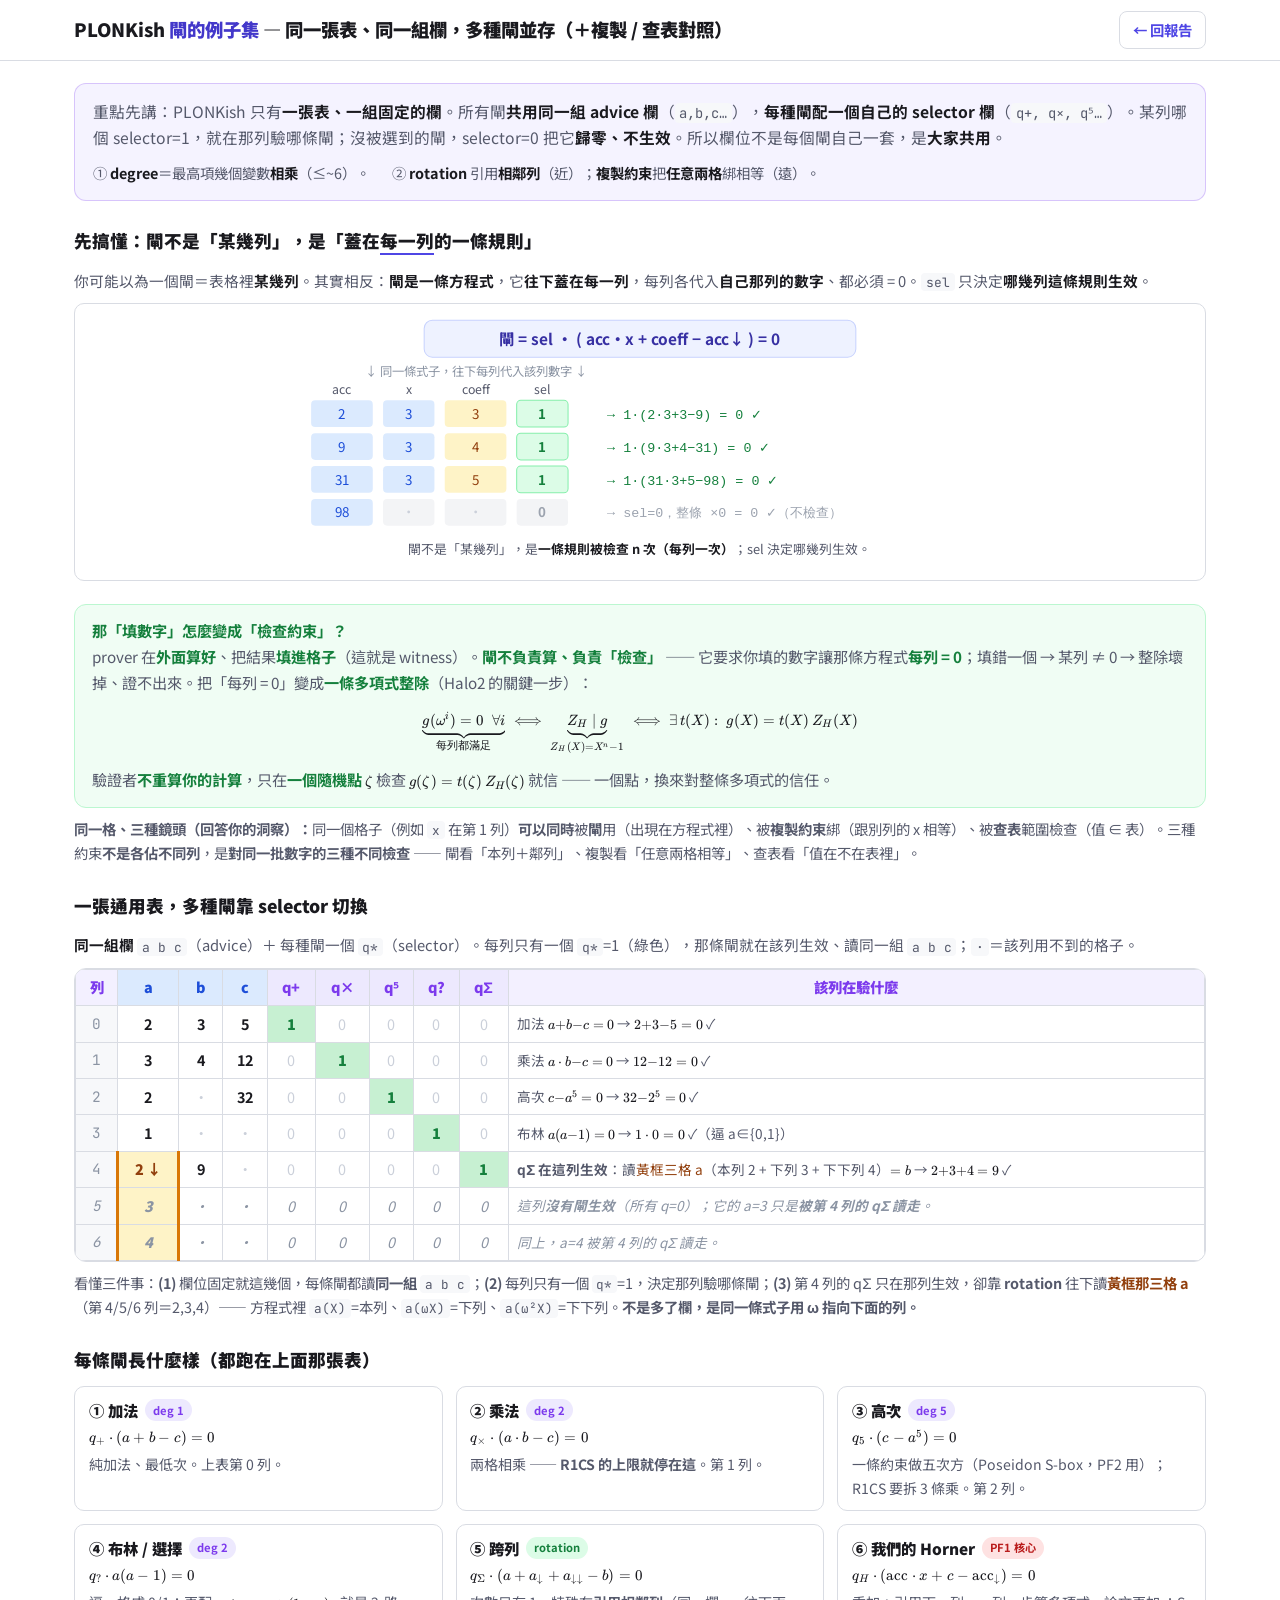
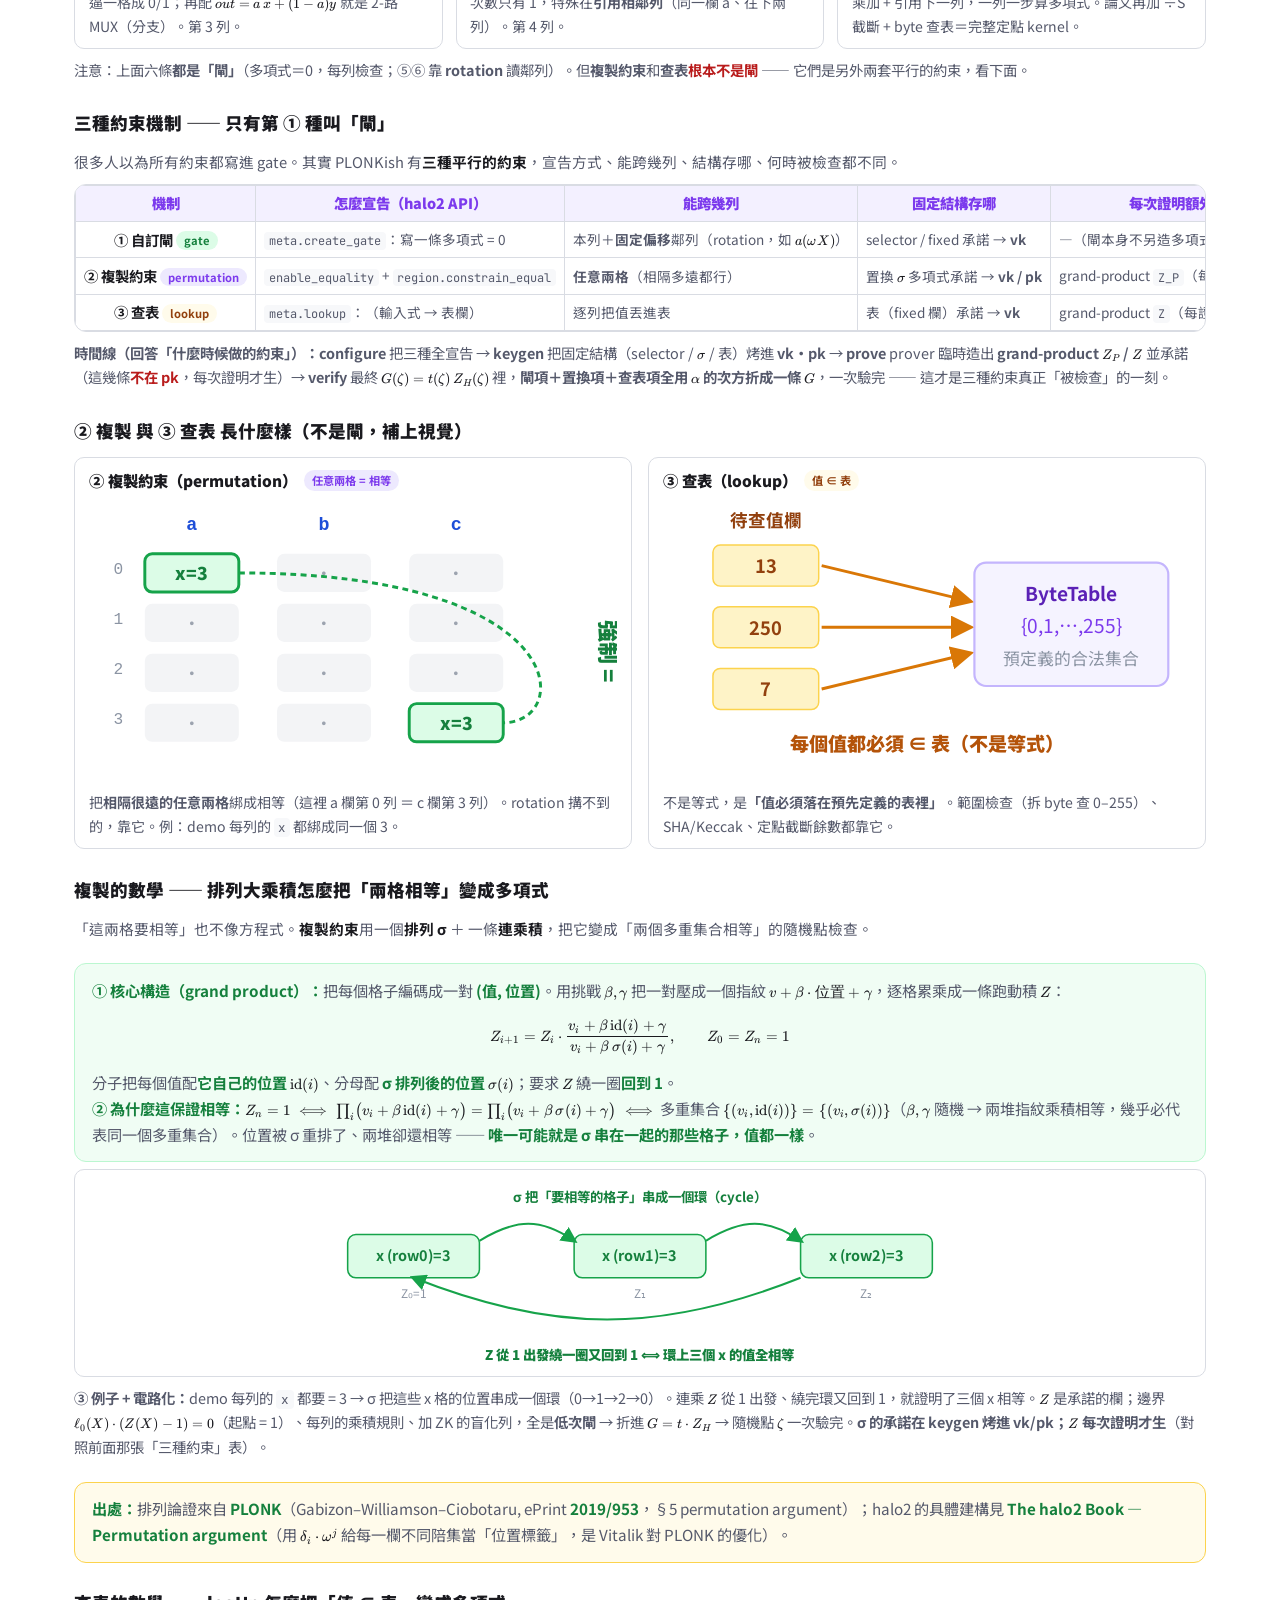
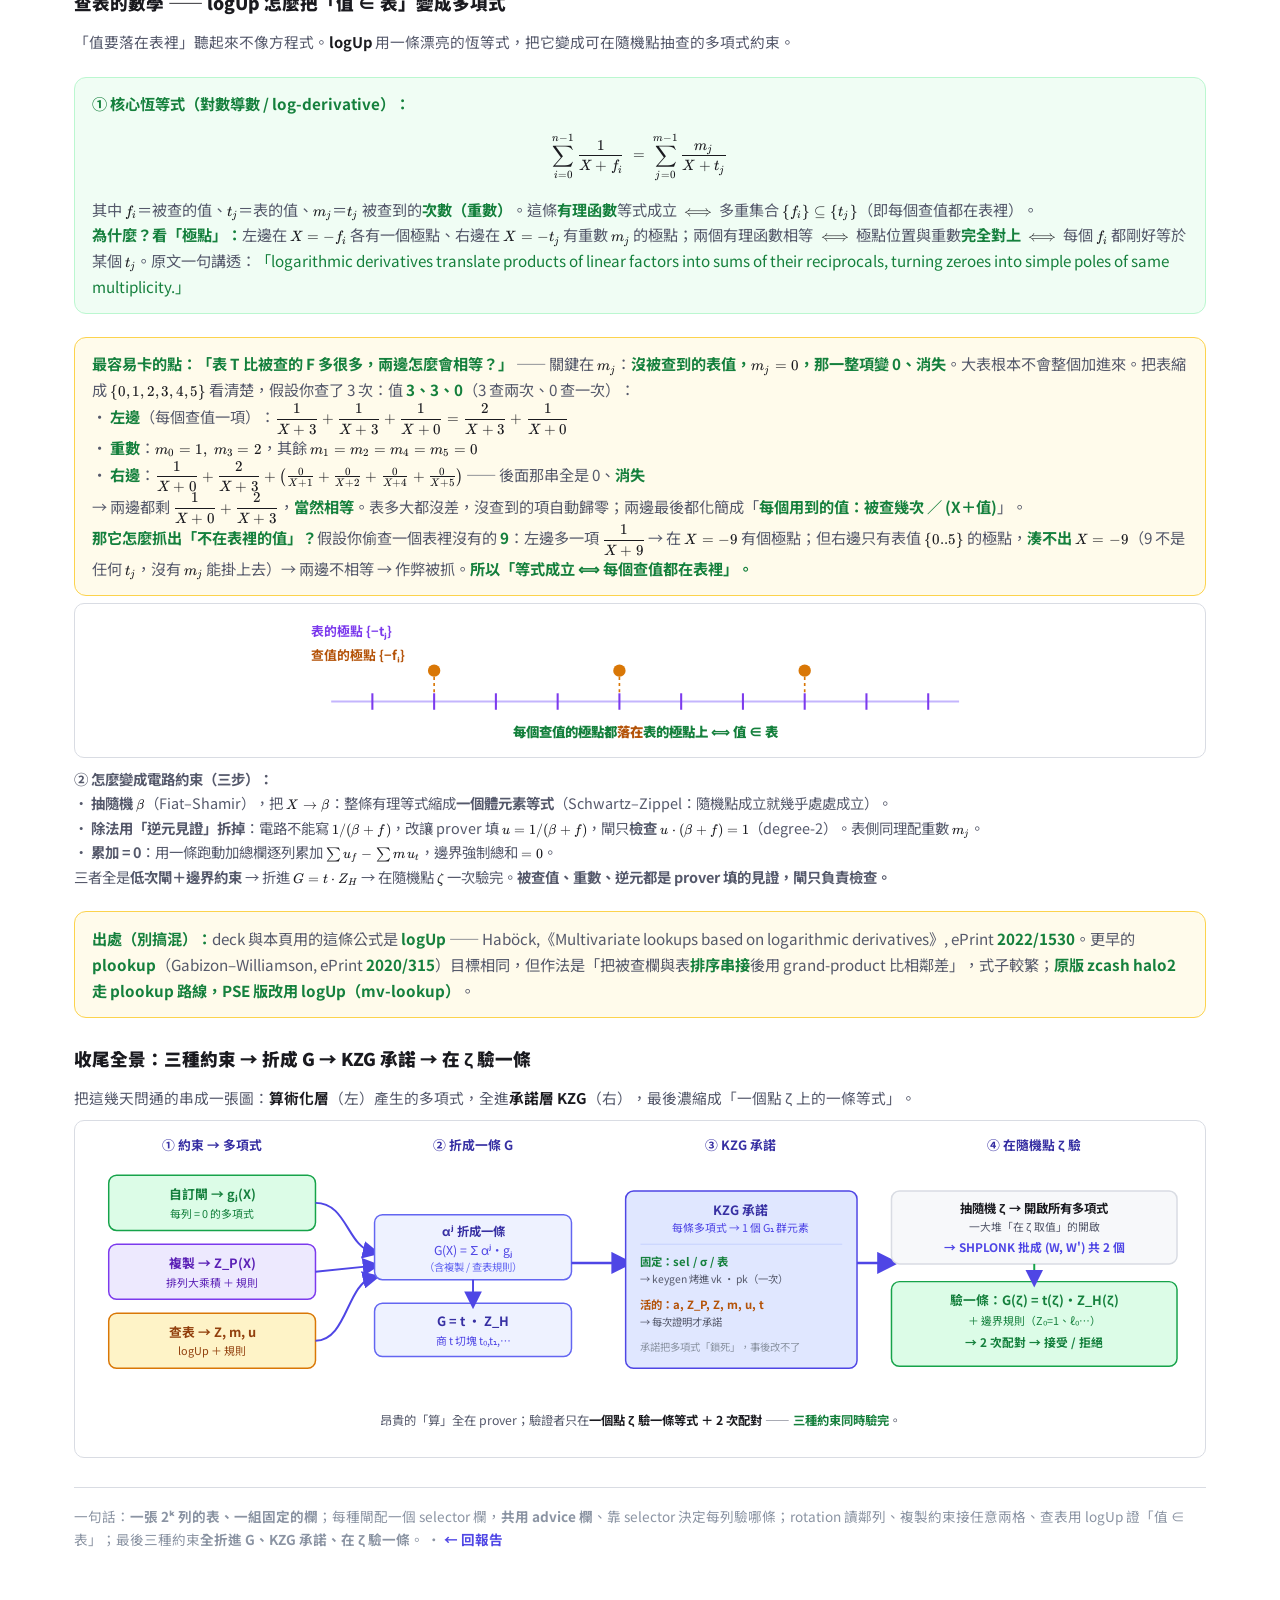
==== commit 3cbc2191: "gates.html:加收尾全景圖(約束→G→KZG承諾→ζ驗一條) 把整條主線串成一張橫向四段流程圖(算術化層→承諾層): ① 約束→多項式:閘→gⱼ、複製→Z_P、查表→Z/m/u(三色框匯流)。" ====
--- a/gates.html
+++ b/gates.html
@@ -294,8 +294,62 @@
     <b>出處（別搞混）：</b>deck 與本頁用的這條公式是 <b>logUp</b> —— Haböck,《Multivariate lookups based on logarithmic derivatives》, ePrint <b>2022/1530</b>。更早的 <b>plookup</b>（Gabizon–Williamson, ePrint <b>2020/315</b>）目標相同，但作法是「把被查欄與表<b>排序串接</b>後用 grand-product 比相鄰差」，式子較繁；<b>原版 zcash halo2 走 plookup 路線，PSE 版改用 logUp（mv-lookup）</b>。
   </div>
 
+  <h2 class="sec">收尾全景：三種約束 → 折成 G → KZG 承諾 → 在 ζ 驗一條</h2>
+  <div class="tablecap">把這幾天問通的串成一張圖：<b>算術化層</b>（左）產生的多項式，全進<b>承諾層 KZG</b>（右），最後濃縮成「一個點 ζ 上的一條等式」。</div>
+  <div class="gitem" style="max-width:none">
+    <svg viewBox="0 0 1120 322" role="img" aria-label="從約束到 KZG 承諾與驗證的全景流程" style="width:100%;max-width:1120px;height:auto;display:block;margin:0 auto">
+      <defs><marker id="fa" markerWidth="9" markerHeight="9" refX="5" refY="4.5" orient="auto"><path d="M0,0 L9,4.5 L0,9 z" fill="#4f46e5"/></marker></defs>
+      <g text-anchor="middle" font-size="13" font-weight="700">
+        <text x="125" y="20" fill="#3730a3">① 約束 → 多項式</text>
+        <text x="390" y="20" fill="#3730a3">② 折成一條 G</text>
+        <text x="662" y="20" fill="#3730a3">③ KZG 承諾</text>
+        <text x="960" y="20" fill="#3730a3">④ 在隨機點 ζ 驗</text>
+      </g>
+      <!-- stage 1 -->
+      <g text-anchor="middle">
+        <rect x="20" y="46" width="210" height="56" rx="8" fill="#dcfce7" stroke="#16a34a" stroke-width="1.5"/>
+        <text x="125" y="70" font-size="13" font-weight="700" fill="#15803d">自訂閘 → gⱼ(X)</text><text x="125" y="89" font-size="11" fill="#15803d">每列 = 0 的多項式</text>
+        <rect x="20" y="116" width="210" height="56" rx="8" fill="#ede9fe" stroke="#7c3aed" stroke-width="1.5"/>
+        <text x="125" y="140" font-size="13" font-weight="700" fill="#5b21b6">複製 → Z_P(X)</text><text x="125" y="159" font-size="11" fill="#5b21b6">排列大乘積 ＋ 規則</text>
+        <rect x="20" y="186" width="210" height="56" rx="8" fill="#fef3c7" stroke="#d97706" stroke-width="1.5"/>
+        <text x="125" y="210" font-size="13" font-weight="700" fill="#92400e">查表 → Z, m, u</text><text x="125" y="229" font-size="11" fill="#92400e">logUp ＋ 規則</text>
+      </g>
+      <!-- converging arrows stage1 -> G -->
+      <g stroke="#4f46e5" stroke-width="2" fill="none" marker-end="url(#fa)">
+        <path d="M230,74 C262,74 262,118 288,124"/><path d="M230,144 L288,138"/><path d="M230,214 C262,214 262,156 288,150"/>
+      </g>
+      <!-- stage 2 -->
+      <g text-anchor="middle">
+        <rect x="290" y="86" width="200" height="66" rx="8" fill="#eef2ff" stroke="#6366f1" stroke-width="1.5"/>
+        <text x="390" y="108" font-size="12.5" font-weight="700" fill="#3730a3">αʲ 折成一條</text><text x="390" y="127" font-size="12.5" fill="#4f46e5">G(X) = Σ αʲ·gⱼ</text><text x="390" y="143" font-size="10.5" fill="#6366f1">（含複製 / 查表規則）</text>
+        <rect x="290" y="176" width="200" height="54" rx="8" fill="#eef2ff" stroke="#6366f1" stroke-width="1.5"/>
+        <text x="390" y="199" font-size="13" font-weight="700" fill="#3730a3">G = t · Z_H</text><text x="390" y="218" font-size="11" fill="#4f46e5">商 t 切塊 t₀,t₁,…</text>
+      </g>
+      <line x1="390" y1="152" x2="390" y2="174" stroke="#4f46e5" stroke-width="2" marker-end="url(#fa)"/>
+      <line x1="490" y1="135" x2="543" y2="135" stroke="#4f46e5" stroke-width="2.5" marker-end="url(#fa)"/>
+      <!-- stage 3 -->
+      <rect x="545" y="62" width="235" height="180" rx="8" fill="#e0e7ff" stroke="#4f46e5" stroke-width="1.5"/>
+      <text x="662" y="86" text-anchor="middle" font-size="13" font-weight="700" fill="#3730a3">KZG 承諾</text>
+      <text x="662" y="104" text-anchor="middle" font-size="11" fill="#4f46e5">每條多項式 → 1 個 G₁ 群元素</text>
+      <line x1="560" y1="116" x2="765" y2="116" stroke="#c7d2fe"/>
+      <g font-size="11.5"><text x="560" y="138" font-weight="700" fill="#15803d">固定：sel / σ / 表</text><text x="560" y="155" font-size="10.5" fill="#55596b">→ keygen 烤進 vk · pk（一次）</text>
+      <text x="560" y="182" font-weight="700" fill="#b45309">活的：a, Z_P, Z, m, u, t</text><text x="560" y="199" font-size="10.5" fill="#55596b">→ 每次證明才承諾</text>
+      <text x="560" y="224" font-size="10.5" fill="#8b94a3">承諾把多項式「鎖死」，事後改不了</text></g>
+      <line x1="780" y1="135" x2="813" y2="135" stroke="#4f46e5" stroke-width="2.5" marker-end="url(#fa)"/>
+      <!-- stage 4 -->
+      <g text-anchor="middle">
+        <rect x="815" y="62" width="290" height="74" rx="8" fill="#f7f8fa" stroke="#d9dce3" stroke-width="1.5"/>
+        <text x="960" y="84" font-size="12.5" font-weight="700" fill="#1a1a1f">抽隨機 ζ → 開啟所有多項式</text><text x="960" y="103" font-size="11" fill="#55596b">一大堆「在 ζ 取值」的開啟</text><text x="960" y="124" font-size="12" font-weight="700" fill="#4f46e5">→ SHPLONK 批成 (W, W') 共 2 個</text>
+        <rect x="815" y="154" width="290" height="86" rx="8" fill="#dcfce7" stroke="#16a34a" stroke-width="1.5"/>
+        <text x="960" y="178" font-size="13" font-weight="700" fill="#15803d">驗一條：G(ζ) = t(ζ)·Z_H(ζ)</text><text x="960" y="198" font-size="11" fill="#15803d">＋ 邊界規則（Z₀=1、ℓ₀…）</text><text x="960" y="220" font-size="12" font-weight="700" fill="#15803d">→ 2 次配對 → 接受 / 拒絕</text>
+      </g>
+      <line x1="960" y1="136" x2="960" y2="152" stroke="#16a34a" stroke-width="2" marker-end="url(#fa)"/>
+      <text x="560" y="300" text-anchor="middle" font-size="12.5" fill="#55596b">昂貴的「算」全在 prover；驗證者只在<tspan font-weight="700" fill="#1a1a1f">一個點 ζ 驗一條等式 ＋ 2 次配對</tspan> —— <tspan font-weight="700" fill="#15803d">三種約束同時驗完</tspan>。</text>
+    </svg>
+  </div>
+
   <div class="foot">
-    一句話：<b>一張 2ᵏ 列的表、一組固定的欄</b>；每種閘配一個 selector 欄，<b>共用 advice 欄</b>、靠 selector 決定每列驗哪條；rotation 讀鄰列、複製約束接任意兩格、查表用 logUp 證「值 ∈ 表」。 ·
+    一句話：<b>一張 2ᵏ 列的表、一組固定的欄</b>；每種閘配一個 selector 欄，<b>共用 advice 欄</b>、靠 selector 決定每列驗哪條；rotation 讀鄰列、複製約束接任意兩格、查表用 logUp 證「值 ∈ 表」；最後三種約束<b>全折進 G、KZG 承諾、在 ζ 驗一條</b>。 ·
     <a class="in" href="index.html">← 回報告</a>
   </div>
 </div>
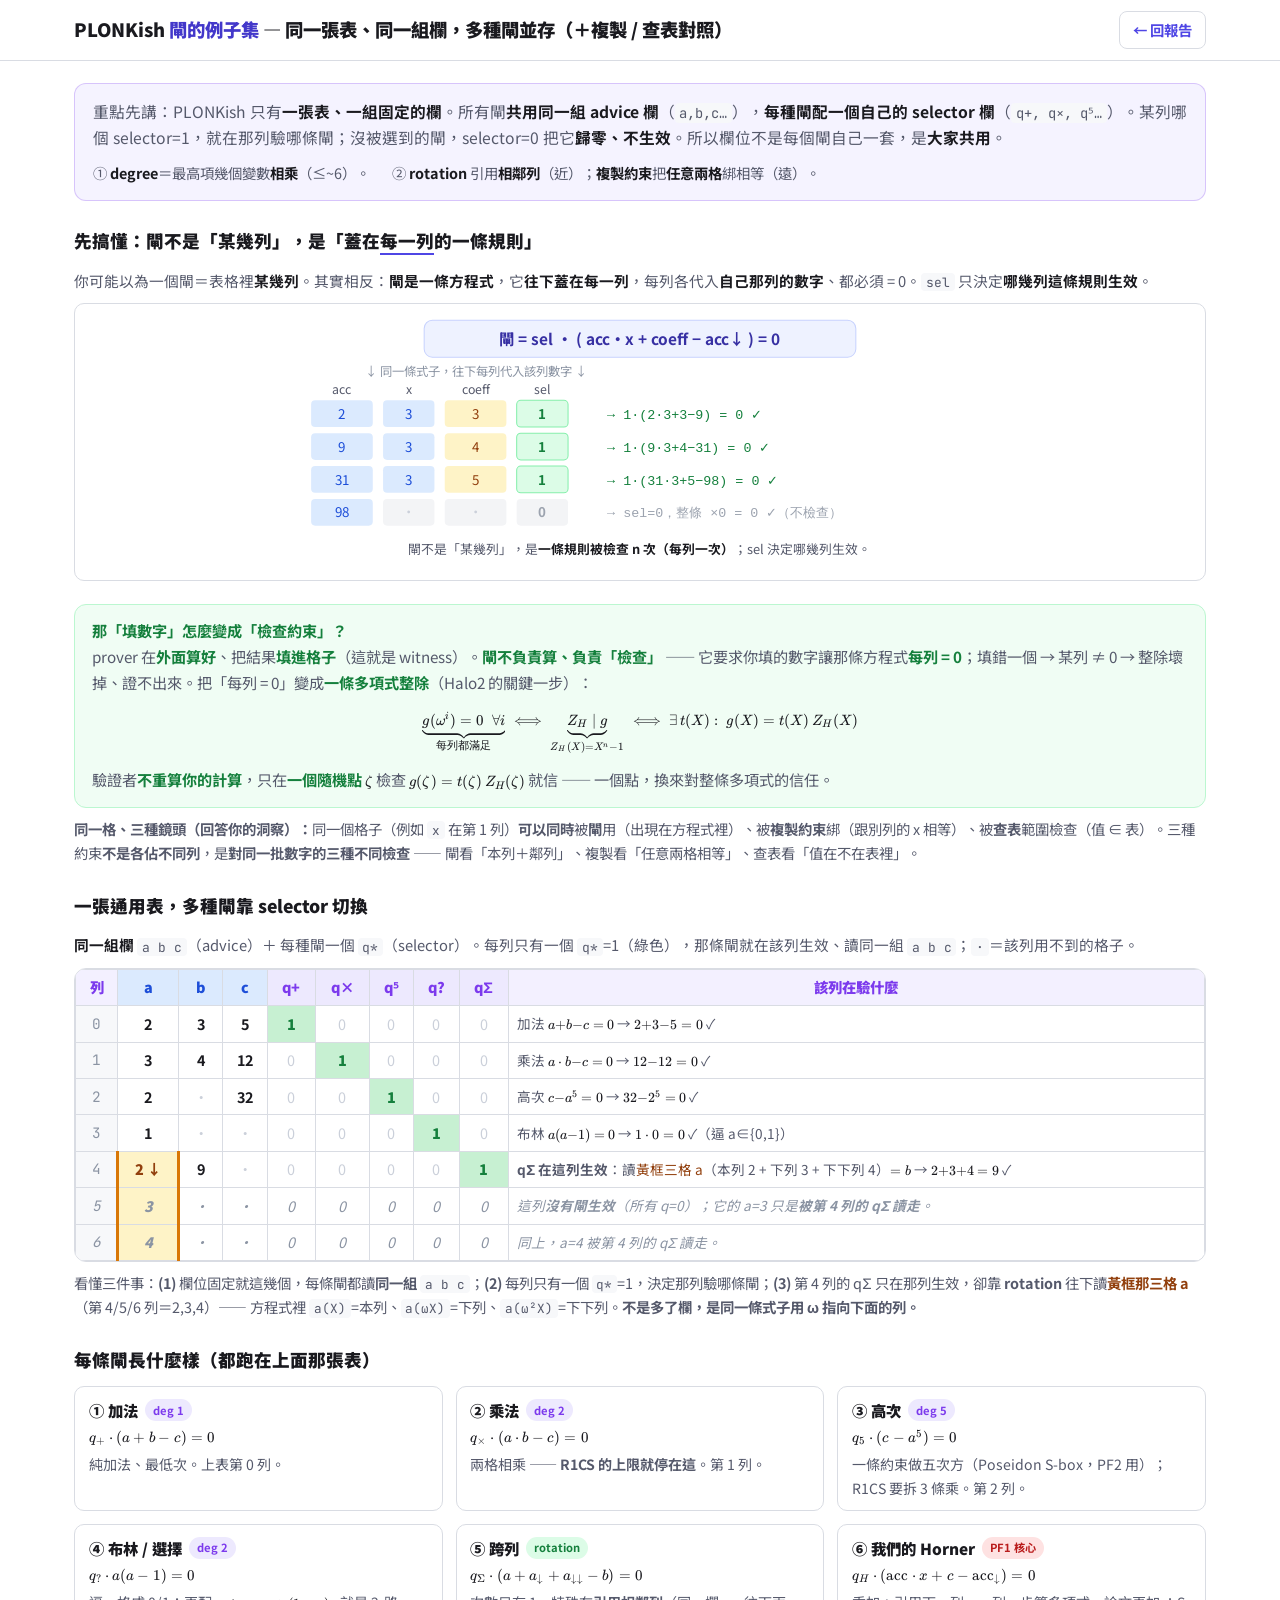
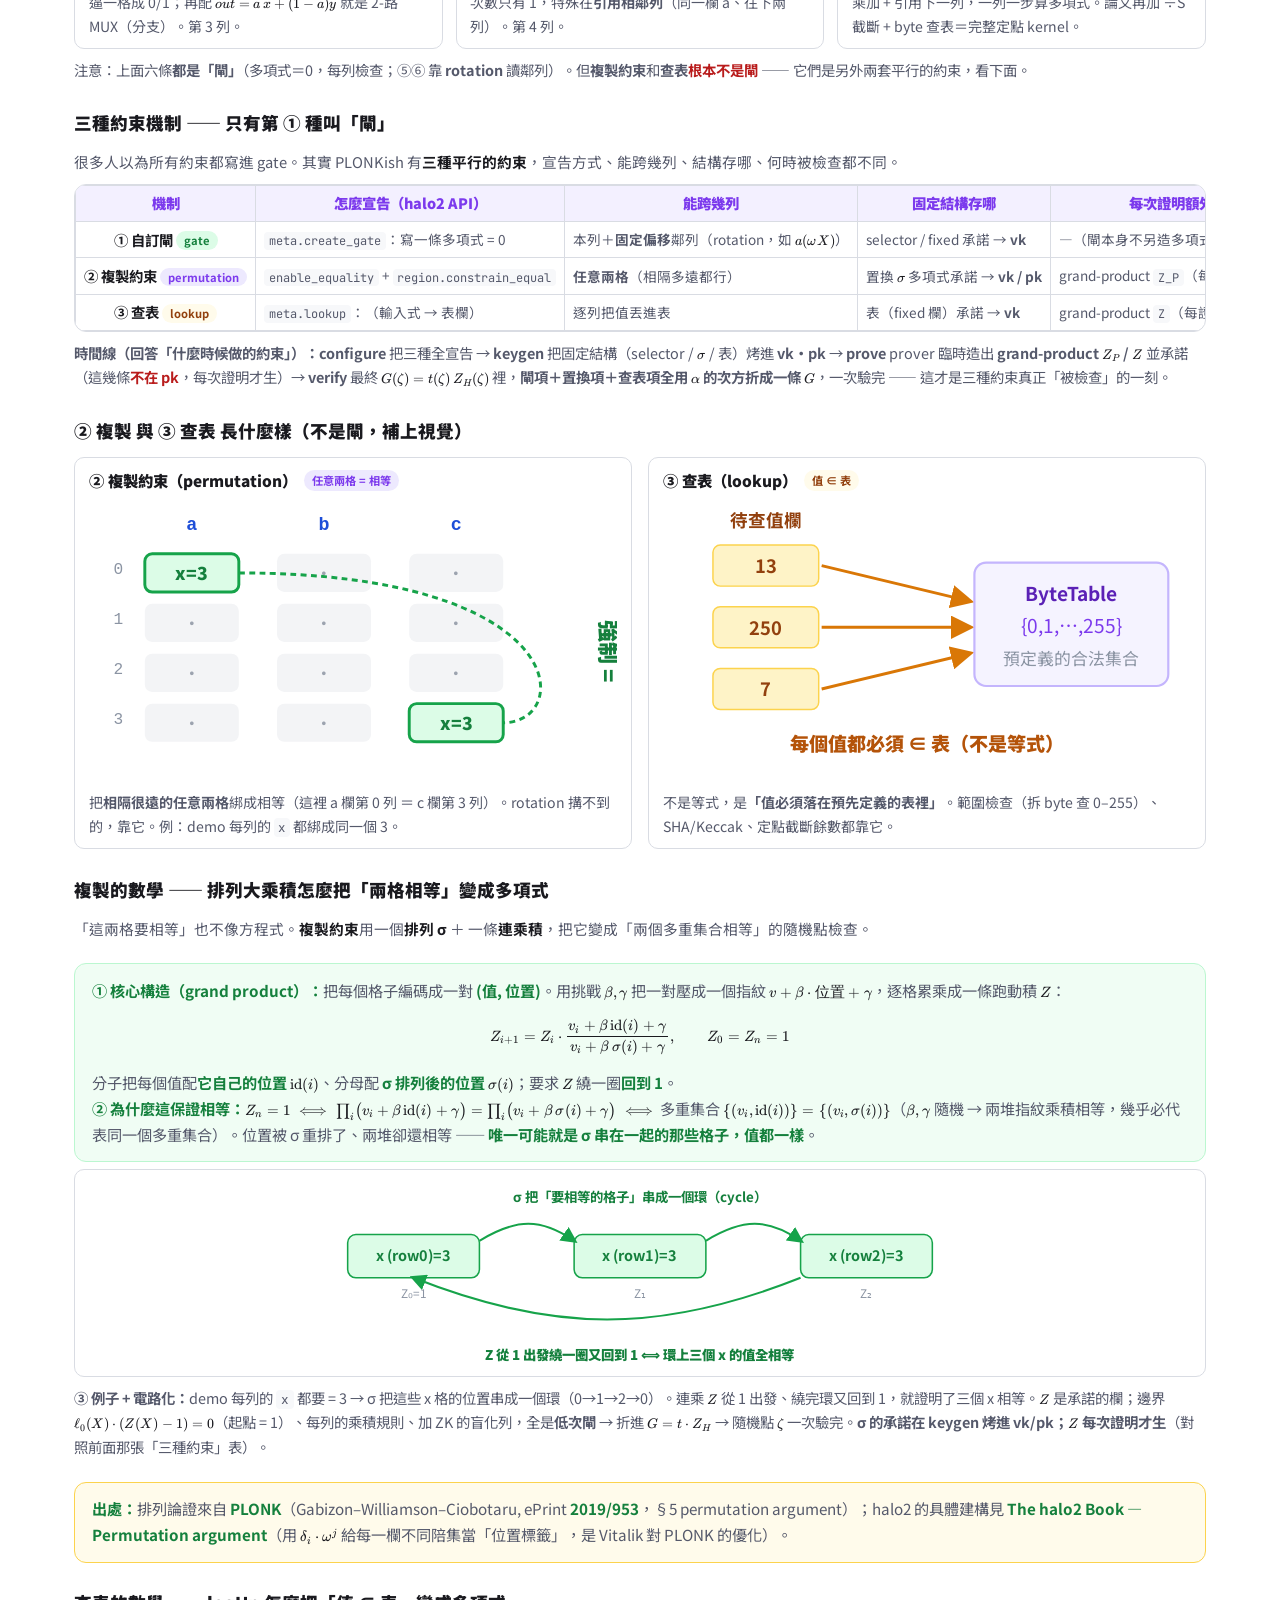
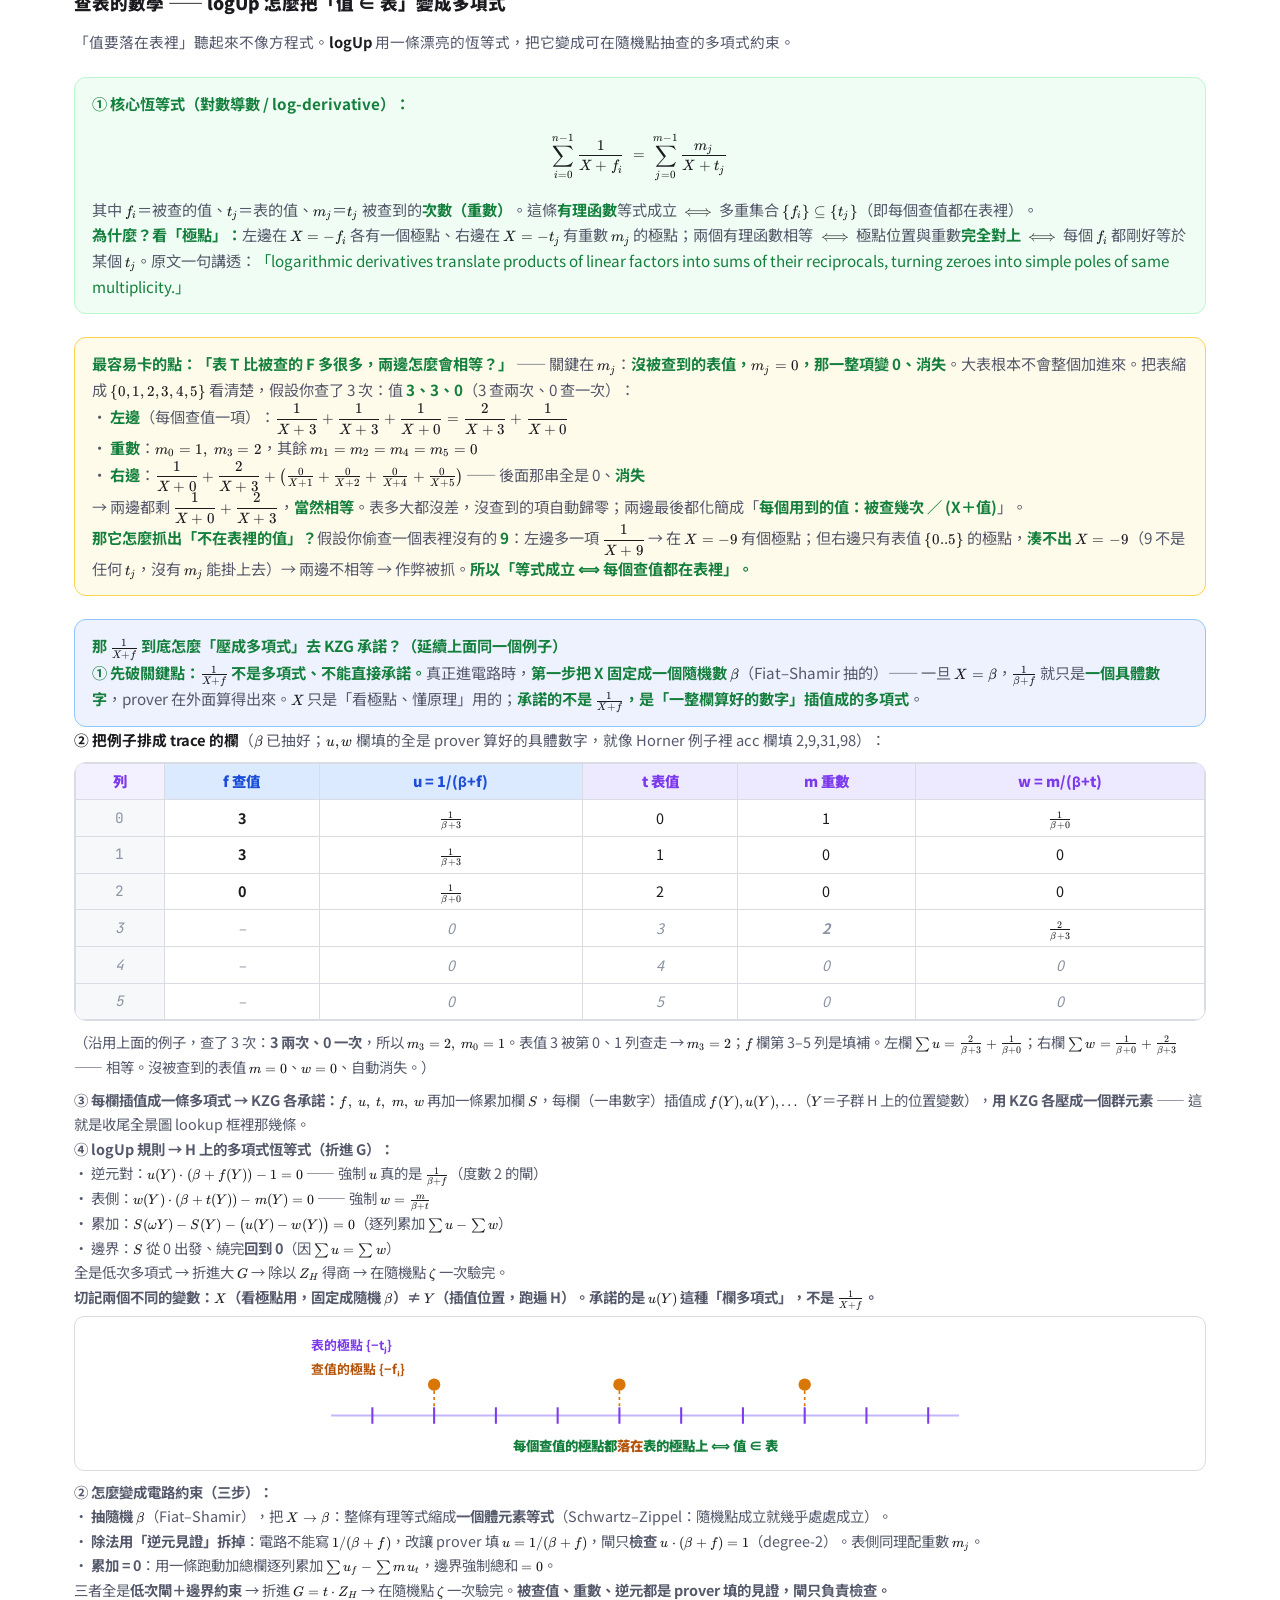
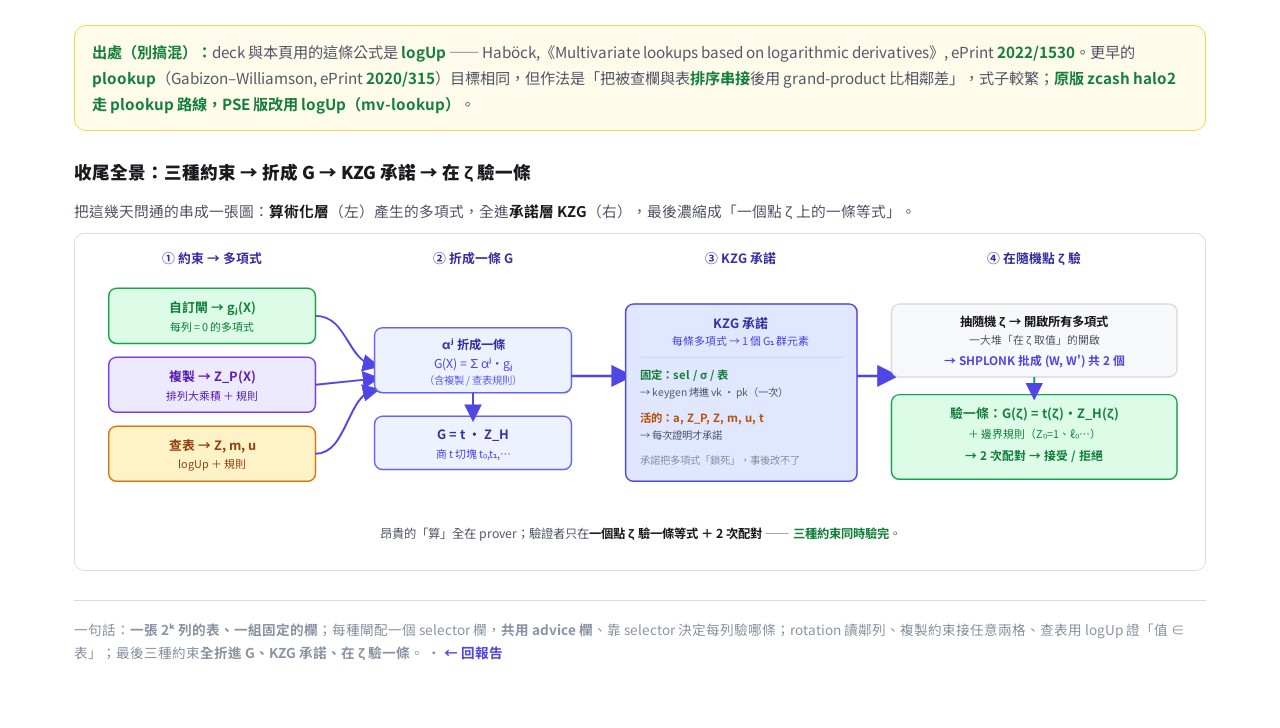
==== commit 02624496: "gates.html:在 logUp 例子下延伸『怎麼壓成多項式』 延續同一個 {0..5}/查3,3,0 例子,補完整流程: ① 破關鍵:1/(X+f) 不是多項式不能承諾;先把 X 固定成隨機 β" ====
--- a/gates.html
+++ b/gates.html
@@ -268,6 +268,34 @@
     <br><b>那它怎麼抓出「不在表裡的值」？</b>假設你偷查一個表裡沒有的 <b>9</b>：左邊多一項 \(\dfrac{1}{X+9}\) → 在 \(X=-9\) 有個極點；但右邊只有表值 \(\{0..5\}\) 的極點，<b>湊不出 \(X=-9\)</b>（9 不是任何 \(t_j\)，沒有 \(m_j\) 能掛上去）→ 兩邊不相等 → 作弊被抓。<b>所以「等式成立 ⟺ 每個查值都在表裡」。</b>
   </div>
 
+  <div class="cc" style="background:#eef2ff;border-color:#93c5fd">
+    <b>那 \(\frac{1}{X+f}\) 到底怎麼「壓成多項式」去 KZG 承諾？（延續上面同一個例子）</b>
+    <br><b>① 先破關鍵點：\(\frac{1}{X+f}\) 不是多項式、不能直接承諾。</b>真正進電路時，<b>第一步把 X 固定成一個隨機數 \(\beta\)</b>（Fiat–Shamir 抽的）—— 一旦 \(X=\beta\)，\(\frac{1}{\beta+f}\) 就只是<b>一個具體數字</b>，prover 在外面算得出來。\(X\) 只是「看極點、懂原理」用的；<b>承諾的不是 \(\frac{1}{X+f}\)，是「一整欄算好的數字」插值成的多項式</b>。
+  </div>
+
+  <div class="tablecap"><b>② 把例子排成 trace 的欄</b>（\(\beta\) 已抽好；\(u,w\) 欄填的全是 prover 算好的具體數字，就像 Horner 例子裡 acc 欄填 2,9,31,98）：</div>
+  <div class="utab-wrap"><table class="utab">
+    <thead><tr><th>列</th><th class="grp-adv">f 查值</th><th class="grp-adv">u = 1/(β+f)</th><th class="grp-sel">t 表值</th><th class="grp-sel">m 重數</th><th class="grp-sel">w = m/(β+t)</th></tr></thead>
+    <tbody>
+      <tr><td class="rowid">0</td><td class="adv">3</td><td class="adv">\(\frac{1}{\beta+3}\)</td><td>0</td><td>1</td><td>\(\frac{1}{\beta+0}\)</td></tr>
+      <tr><td class="rowid">1</td><td class="adv">3</td><td class="adv">\(\frac{1}{\beta+3}\)</td><td>1</td><td>0</td><td>0</td></tr>
+      <tr><td class="rowid">2</td><td class="adv">0</td><td class="adv">\(\frac{1}{\beta+0}\)</td><td>2</td><td>0</td><td>0</td></tr>
+      <tr class="supply"><td class="rowid">3</td><td>–</td><td>0</td><td>3</td><td class="adv">2</td><td>\(\frac{2}{\beta+3}\)</td></tr>
+      <tr class="supply"><td class="rowid">4</td><td>–</td><td>0</td><td>4</td><td>0</td><td>0</td></tr>
+      <tr class="supply"><td class="rowid">5</td><td>–</td><td>0</td><td>5</td><td>0</td><td>0</td></tr>
+    </tbody>
+  </table></div>
+  <div class="note">（沿用上面的例子，查了 3 次：<b>3 兩次、0 一次</b>，所以 \(m_3=2,\ m_0=1\)。表值 3 被第 0、1 列查走 → \(m_3=2\)；\(f\) 欄第 3–5 列是填補。左欄 \(\sum u=\frac{2}{\beta+3}+\frac{1}{\beta+0}\)；右欄 \(\sum w=\frac{1}{\beta+0}+\frac{2}{\beta+3}\) —— 相等。沒被查到的表值 \(m=0\)、\(w=0\)、自動消失。）</div>
+
+  <div class="note"><b>③ 每欄插值成一條多項式 → KZG 各承諾：</b>\(f,\ u,\ t,\ m,\ w\) 再加一條累加欄 \(S\)，每欄（一串數字）插值成 \(f(Y),u(Y),\dots\)（\(Y\)＝子群 H 上的位置變數），<b>用 KZG 各壓成一個群元素</b> —— 這就是收尾全景圖 lookup 框裡那幾條。
+    <br><b>④ logUp 規則 → H 上的多項式恆等式（折進 G）：</b>
+    <br>· 逆元對：\(u(Y)\cdot(\beta+f(Y))-1=0\) —— 強制 \(u\) 真的是 \(\tfrac{1}{\beta+f}\)（度數 2 的閘）
+    <br>· 表側：\(w(Y)\cdot(\beta+t(Y))-m(Y)=0\) —— 強制 \(w=\tfrac{m}{\beta+t}\)
+    <br>· 累加：\(S(\omega Y)-S(Y)-\big(u(Y)-w(Y)\big)=0\)（逐列累加 \(\textstyle\sum u-\sum w\)）
+    <br>· 邊界：\(S\) 從 0 出發、繞完<b>回到 0</b>（因 \(\sum u=\sum w\)）
+    <br>全是低次多項式 → 折進大 \(G\) → 除以 \(Z_H\) 得商 → 在隨機點 \(\zeta\) 一次驗完。
+    <br><b>切記兩個不同的變數：\(X\)（看極點用，固定成隨機 \(\beta\)）≠ \(Y\)（插值位置，跑遍 H）。承諾的是 \(u(Y)\) 這種「欄多項式」，不是 \(\frac{1}{X+f}\)。</b></div>
+
   <div class="gitem" style="max-width:none;margin:.4rem 0 .2rem">
     <svg viewBox="0 0 680 130" role="img" aria-label="極點對齊：查值的極點落在表的極點上" style="width:100%;max-width:700px;height:auto;display:block;margin:0 auto">
       <text x="20" y="22" font-size="12.5" fill="#7c3aed" font-weight="700">表的極點 {−tⱼ}</text>
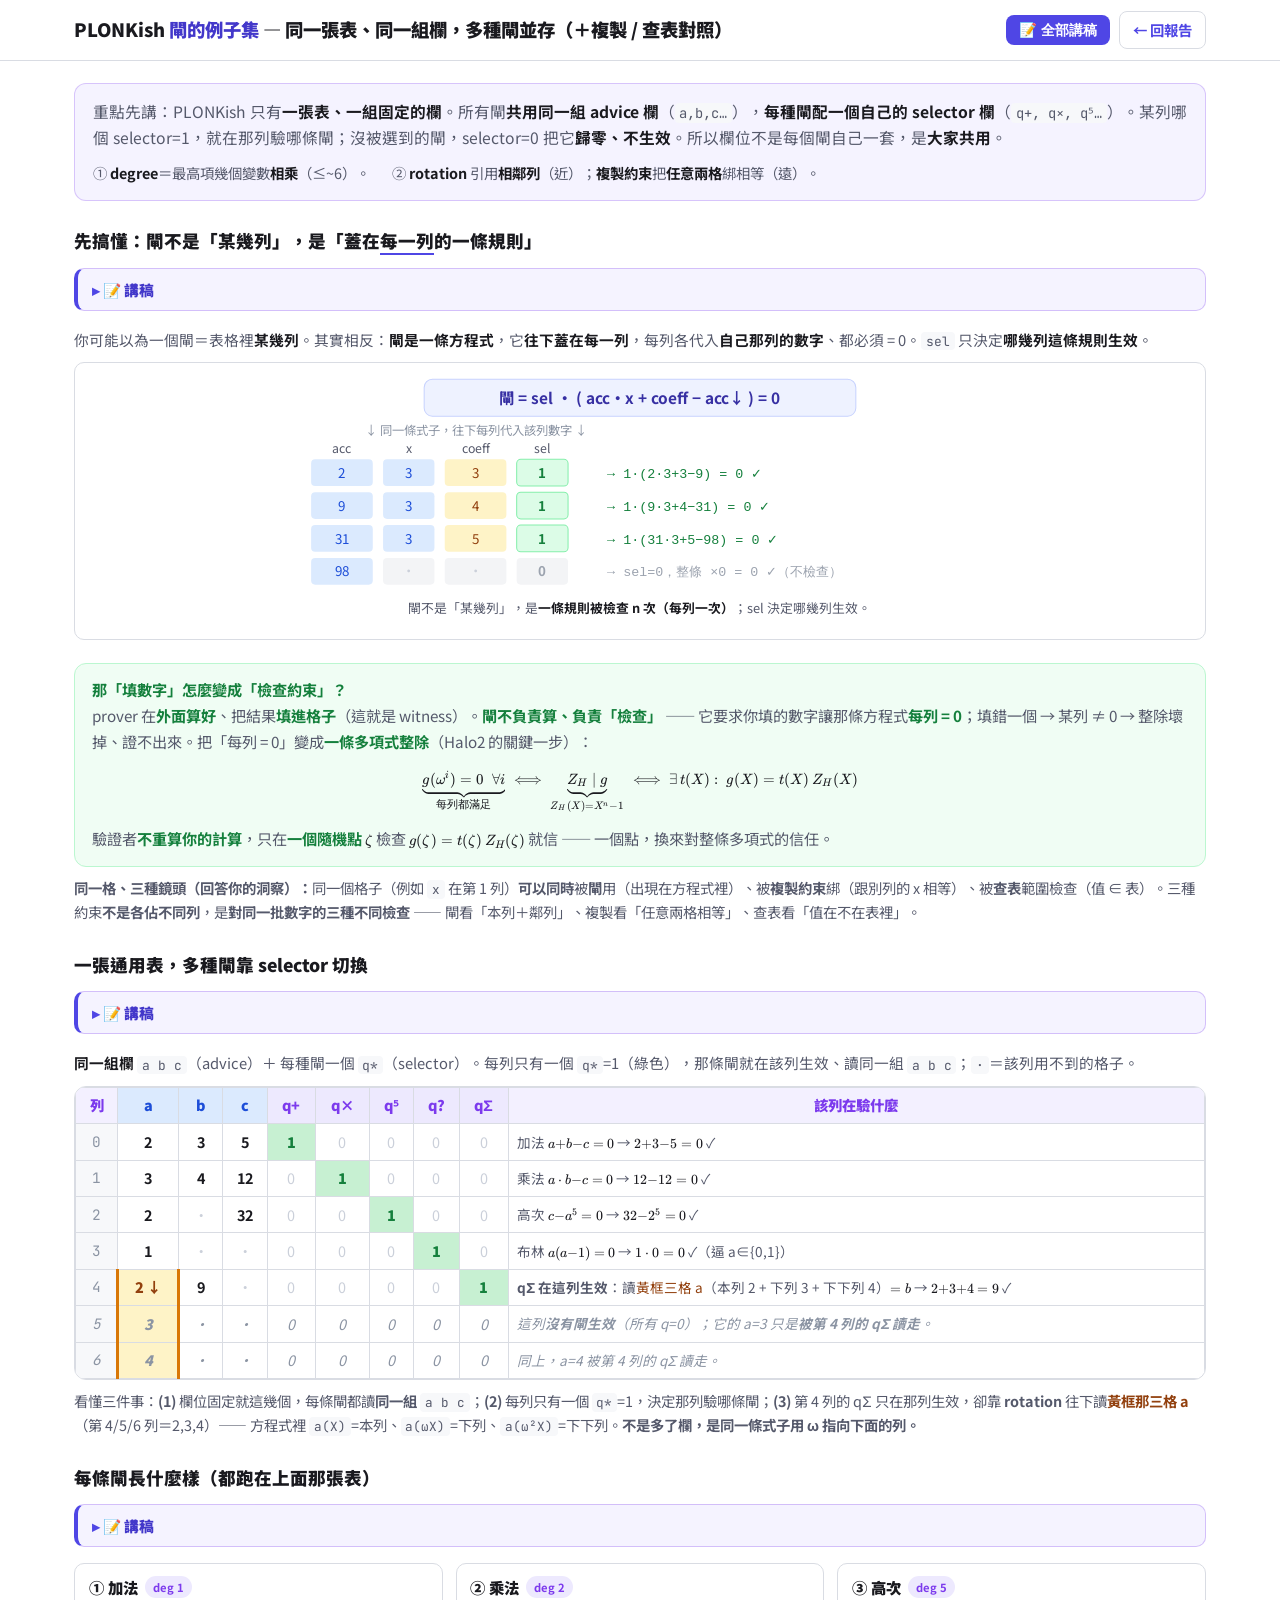
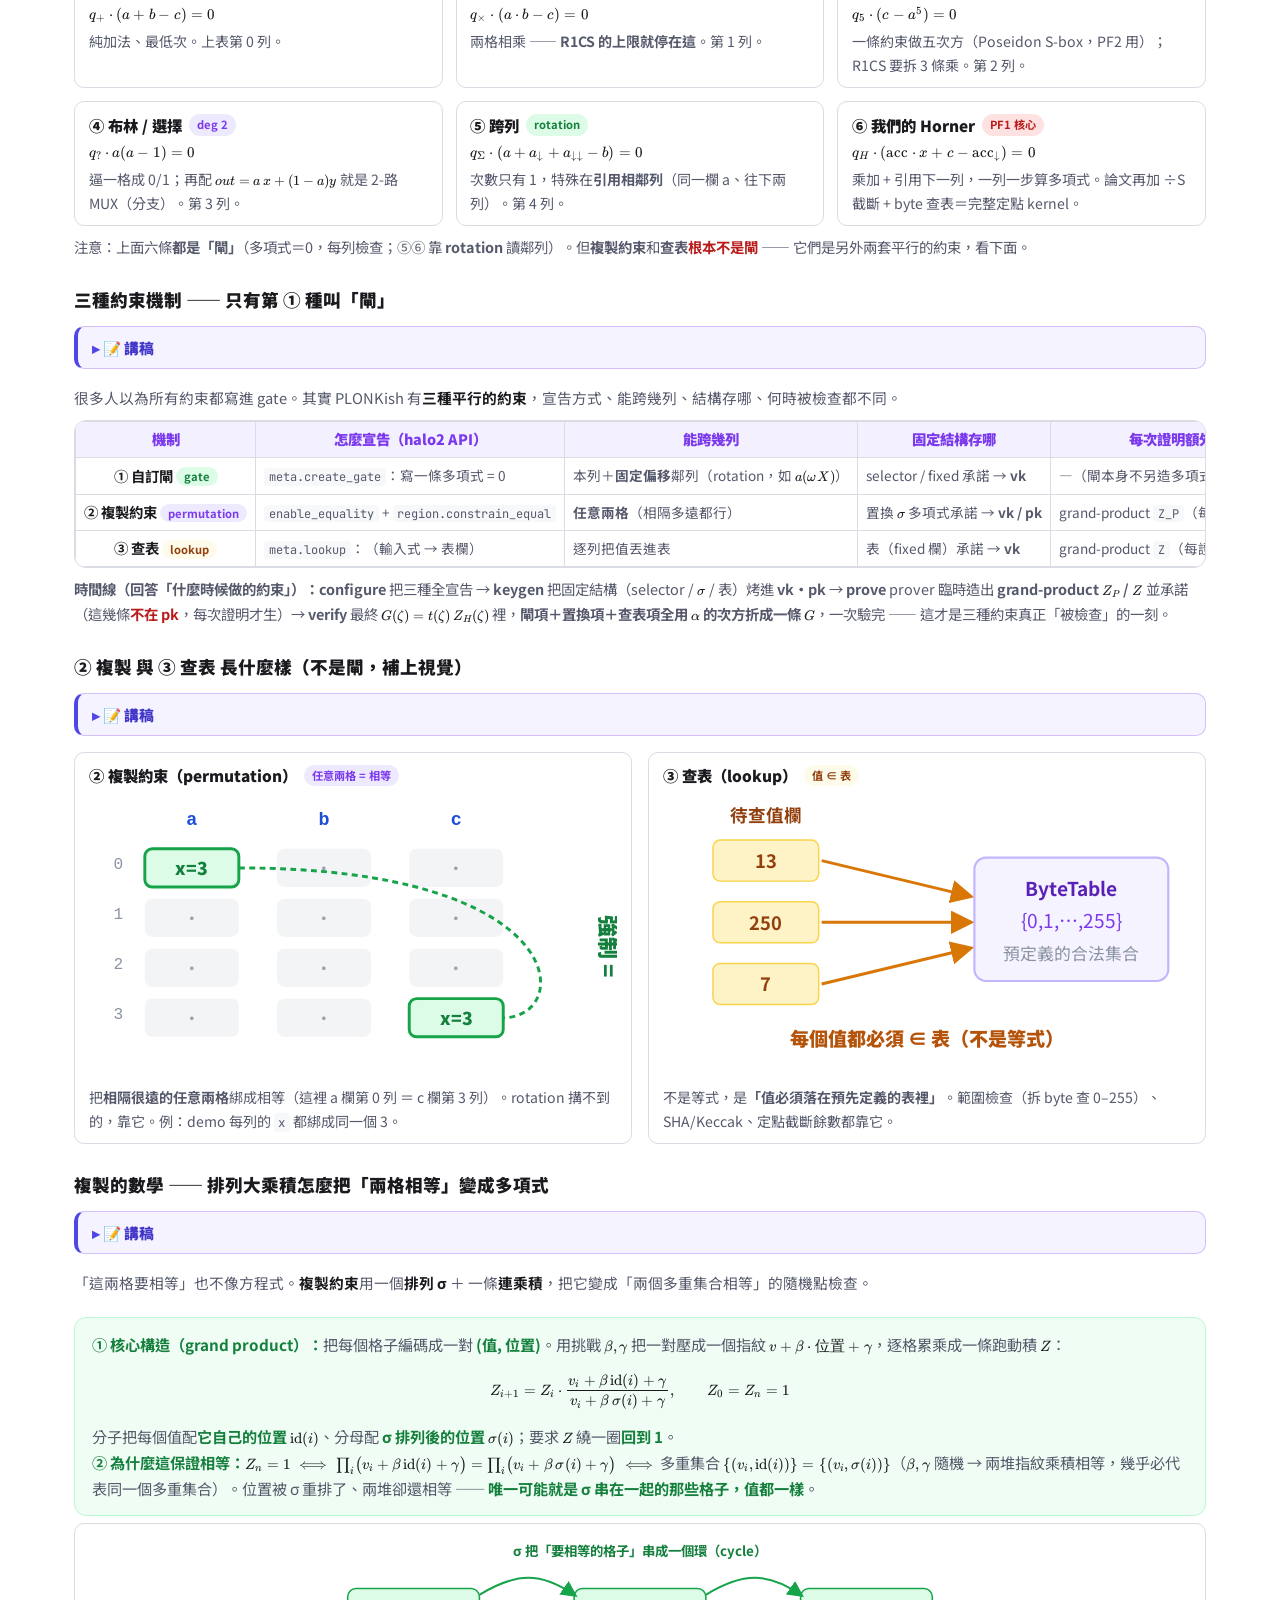
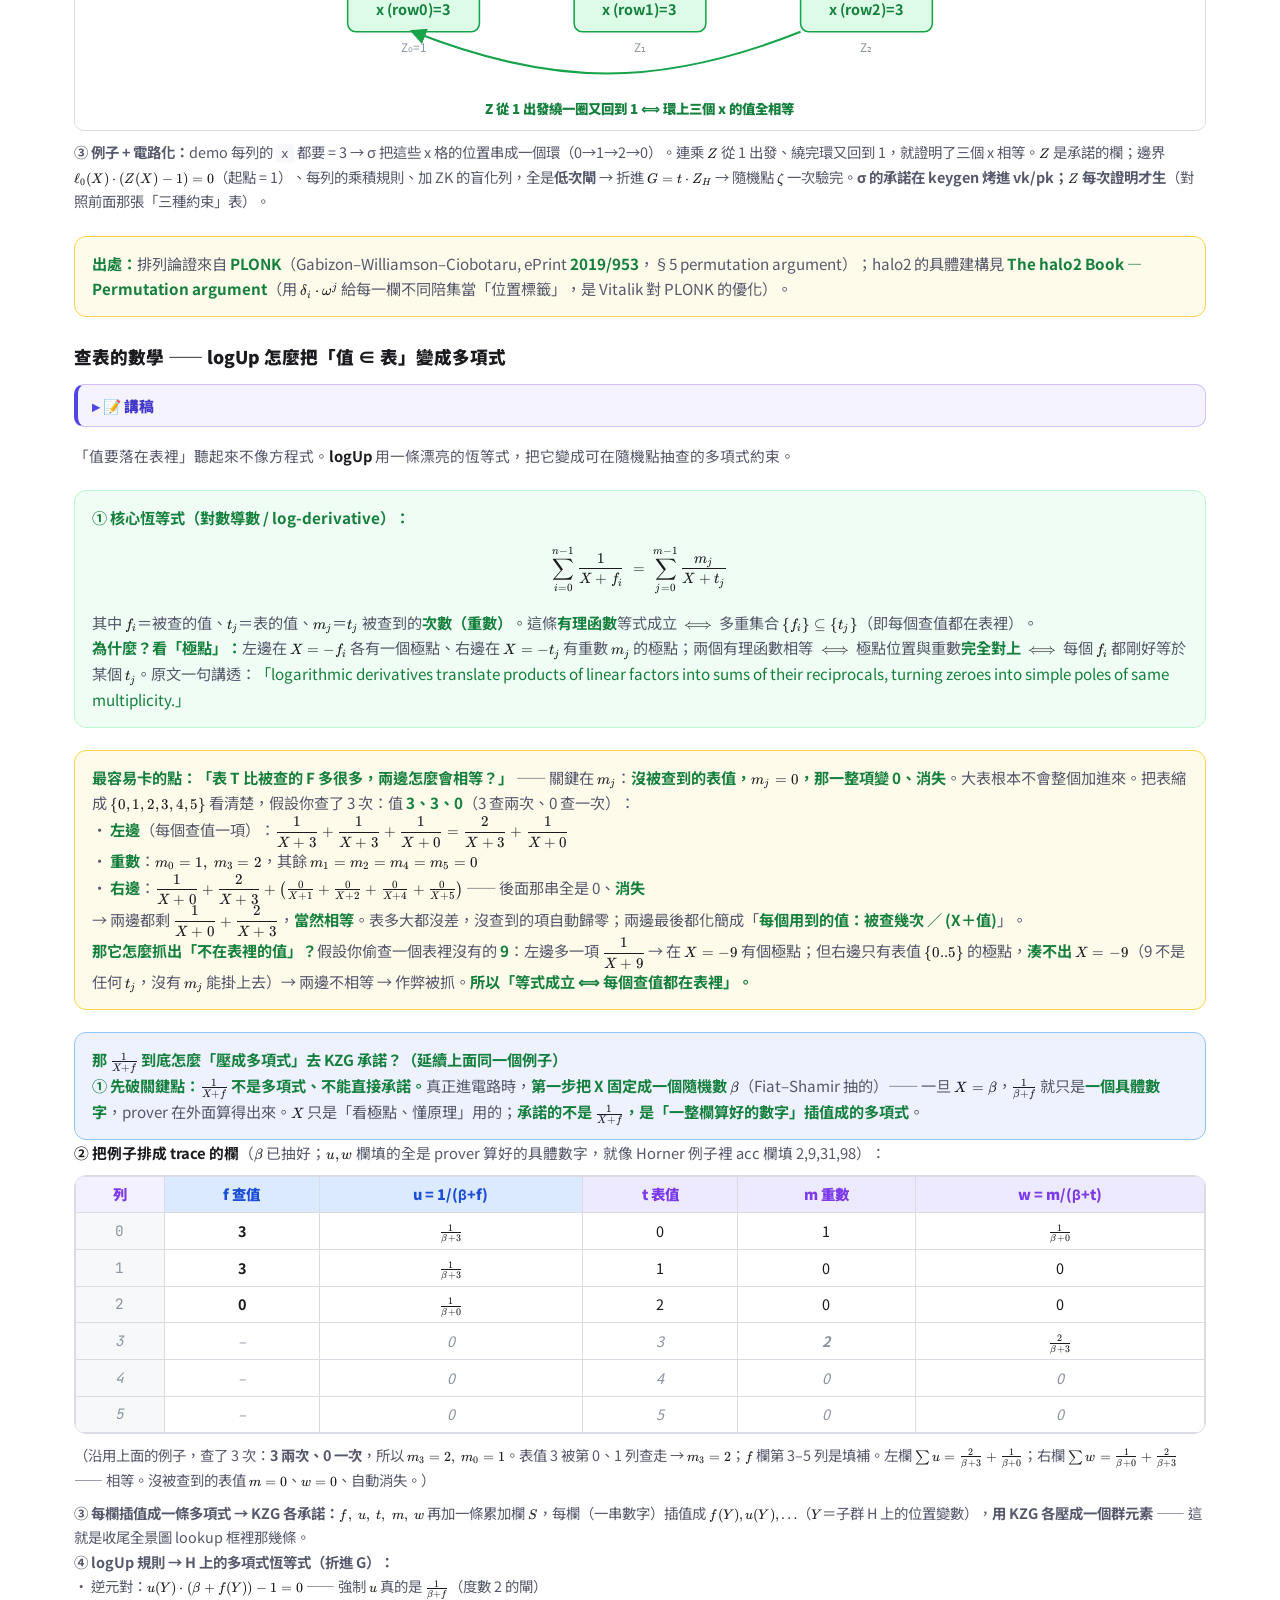
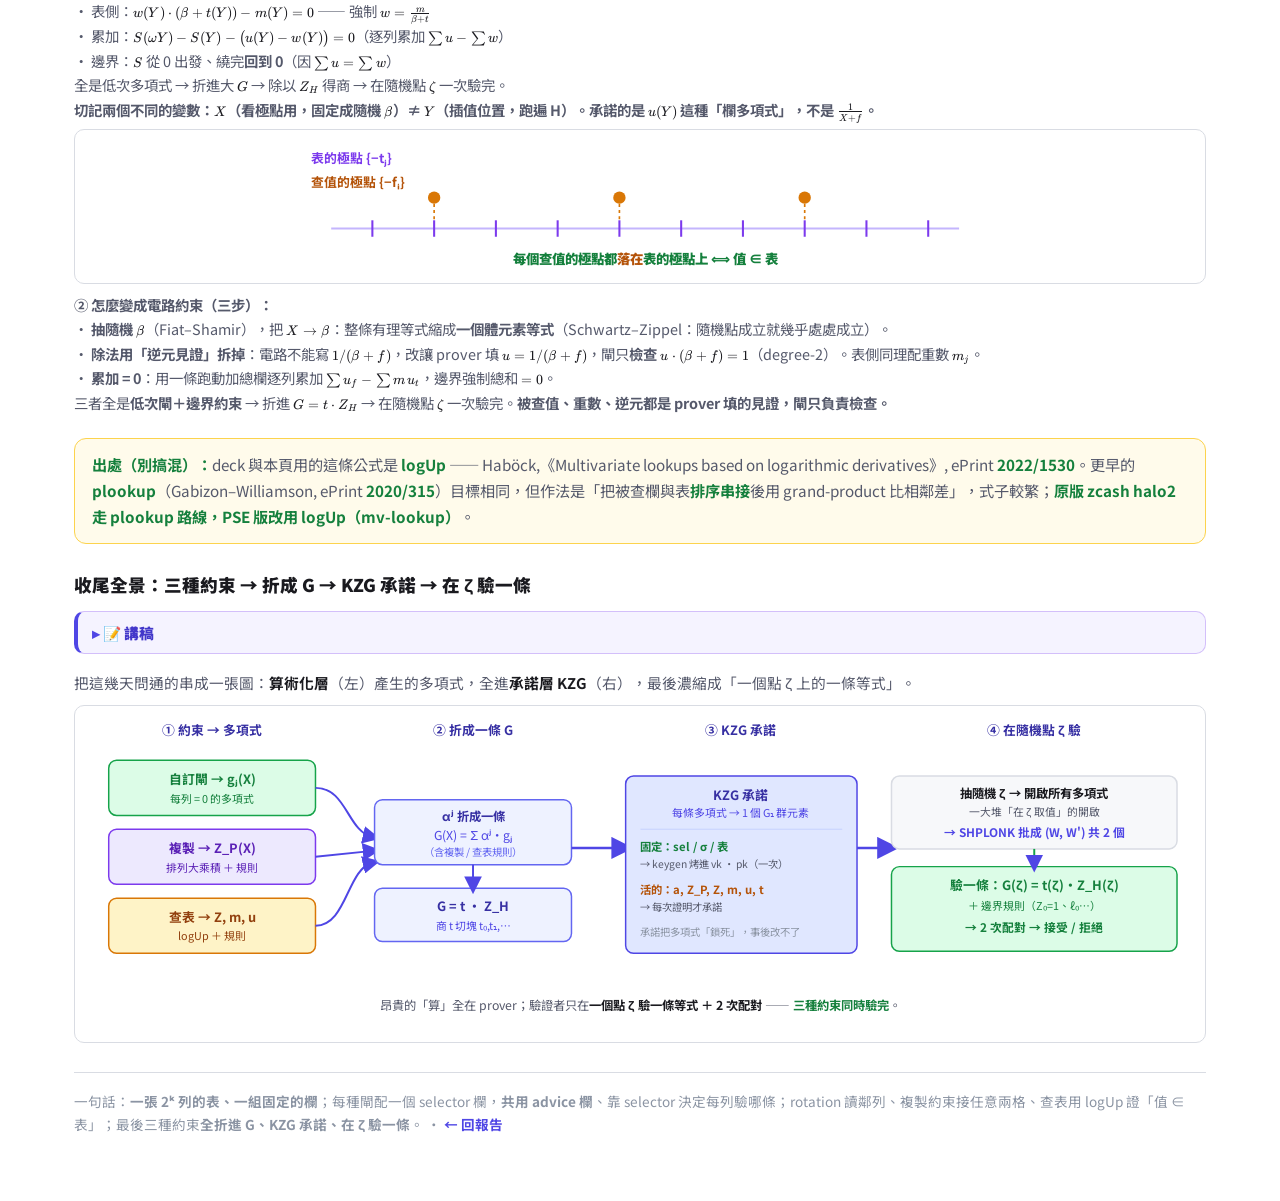
==== commit 720414fc: "gates.html: 每個章節加上可折疊「📝 講稿」+ 頂部全部展開/收合鈕 - 8 個章節各加一段講稿(閘是規則/通用表/六條閘/三種約束/   複製查表視覺/複製數學/logUp數學/收尾全景)" ====
--- a/gates.html
+++ b/gates.html
@@ -60,12 +60,24 @@
 code{font-family:var(--font-mono);background:var(--surface);padding:.05rem .3rem;border-radius:4px;font-size:.88em}
 .katex{font-size:1.0em;color:var(--text)}
 a.in{color:var(--accent);font-weight:700;text-decoration:none}
+/* 講稿 lecture notes */
+details.lecture{background:#f5f3ff;border:1px solid rgba(124,58,237,.28);border-left:4px solid var(--accent);border-radius:10px;margin:.1rem 0 1rem}
+details.lecture>summary{cursor:pointer;list-style:none;padding:.5rem .9rem;font-weight:800;font-size:.92rem;color:var(--accent-light);user-select:none}
+details.lecture>summary::-webkit-details-marker{display:none}
+details.lecture>summary::before{content:"▸ ";color:var(--accent)}
+details.lecture[open]>summary::before{content:"▾ "}
+details.lecture .body{padding:.1rem .95rem .85rem;font-size:.95rem;line-height:1.85;color:#1e1e24;white-space:pre-line}
+.notetoggle{font-size:.9rem;font-weight:700;color:#fff;background:var(--accent);border:none;border-radius:8px;padding:.35rem .8rem;cursor:pointer;white-space:nowrap}
+.notetoggle:hover{background:var(--accent-light)}
 </style>
 </head>
 <body>
 <header><div class="wrap">
   <h1>PLONKish <span class="sub">閘的例子集</span> — 同一張表、同一組欄，多種閘並存（＋複製 / 查表對照）</h1>
-  <a class="back" href="index.html">← 回報告</a>
+  <div style="display:flex;gap:.6rem;align-items:center">
+    <button class="notetoggle" id="toggleNotes">📝 全部講稿</button>
+    <a class="back" href="index.html">← 回報告</a>
+  </div>
 </div></header>
 
 <div class="wrap">
@@ -78,6 +90,11 @@
   </div>
 
   <h2 class="sec">先搞懂：閘不是「某幾列」，是「蓋在<span style="border-bottom:2.5px solid var(--accent)">每一列</span>的一條規則」</h2>
+  <details class="lecture"><summary>📝 講稿</summary><div class="body">這頁要先打掉一個最常見的誤解。
+很多人以為一個閘就是表格裡「某幾列」。其實完全相反：閘是一條方程式，它往下蓋在每一列，每列各自代入自己那列的數字、都必須等於零。
+看這張圖：同一條式子 sel·(acc·x + coeff − 下一列 acc)，從上往下，第 0 列代 2、3、3、1 算出來是零，第 1 列代 9、3、4、1 也是零，一路到第 3 列 sel=0、整條乘零自動跳過。所以閘不是佔了哪幾列，是一條規則被檢查 n 次、每列一次；sel 只決定哪幾列這條規則生效。
+接著回答「填數字怎麼變成檢查約束」：prover 在電路外把答案算好、填進格子，這就是 witness；閘不負責算、只負責檢查 —— 它要求你填的數字讓方程式每列為零。把「每列為零」整理成一條多項式整除，就是 Z_H 整除 g、也就是存在商 t；驗證者不重算你的計算，只在一個隨機點 ζ 驗一條就信。
+最後那個洞察很重要：同一個格子可以同時被閘用、被複製約束綁、被查表檢查 —— 三種約束不是各佔不同列，是對同一批數字的三種不同檢查。</div></details>
   <div class="tablecap">你可能以為一個閘＝表格裡<b>某幾列</b>。其實相反：<b>閘是一條方程式</b>，它<b>往下蓋在每一列</b>，每列各代入<b>自己那列的數字</b>、都必須 = 0。<code>sel</code> 只決定<b>哪幾列這條規則生效</b>。</div>
   <div class="gitem" style="max-width:none;margin-bottom:.8rem">
     <svg viewBox="0 0 720 250" role="img" aria-label="一條閘方程式蓋在每一列" style="width:100%;max-width:740px;height:auto;display:block;margin:0 auto">
@@ -121,6 +138,10 @@
   <div class="note"><b>同一格、三種鏡頭（回答你的洞察）：</b>同一個格子（例如 <code>x</code> 在第 1 列）<b>可以同時</b>被<b>閘</b>用（出現在方程式裡）、被<b>複製約束</b>綁（跟別列的 x 相等）、被<b>查表</b>範圍檢查（值 ∈ 表）。三種約束<b>不是各佔不同列</b>，是<b>對同一批數字的三種不同檢查</b> —— 閘看「本列＋鄰列」、複製看「任意兩格相等」、查表看「值在不在表裡」。</div>
 
   <h2 class="sec">一張通用表，多種閘靠 selector 切換</h2>
+  <details class="lecture"><summary>📝 講稿</summary><div class="body">這張表想說的是：PLONKish 只有一張表、一組固定的欄，所有閘共用同一組 advice 欄 a、b、c，每種閘配一個自己的 selector。
+看表：每一列只有一個 q 是 1（綠色），那條閘就在那列生效、讀同一組 a b c。第 0 列 q+ 開，驗加法 2+3−5=0；第 1 列 q× 開，驗乘法；第 2 列 q⁵；第 3 列布林。
+第 4 列最值得講：qΣ 在那列生效，但它靠 rotation 往下讀黃框三格 a —— 本列 2、下列 3、下下列 4，加起來等於 b=9。第 5、6 列本身沒有閘生效，它們的 a 只是被第 4 列讀走。
+所以結論：不是每個閘自己一套欄，是大家共用一組；多出來的不是欄，是同一條式子用 ω 指到下面的列（a(X) 本列、a(ωX) 下列、a(ω²X) 下下列）。</div></details>
   <div class="tablecap"><b>同一組欄</b> <code>a b c</code>（advice）＋ 每種閘一個 <code>q*</code>（selector）。每列只有一個 <code>q*</code>=1（綠色），那條閘就在該列生效、讀同一組 <code>a b c</code>；<code>·</code>＝該列用不到的格子。</div>
   <div class="utab-wrap"><table class="utab">
     <thead><tr>
@@ -141,6 +162,9 @@
   <div class="note">看懂三件事：<b>(1)</b> 欄位固定就這幾個，每條閘都讀<b>同一組</b> <code>a b c</code>；<b>(2)</b> 每列只有一個 <code>q*</code>=1，決定那列驗哪條閘；<b>(3)</b> 第 4 列的 qΣ 只在那列生效，卻靠 <b>rotation</b> 往下讀<b style="color:#92400e">黃框那三格 a</b>（第 4/5/6 列＝2,3,4）—— 方程式裡 <code>a(X)</code>=本列、<code>a(ωX)</code>=下列、<code>a(ω²X)</code>=下下列。<b>不是多了欄，是同一條式子用 ω 指向下面的列。</b></div>
 
   <h2 class="sec">每條閘長什麼樣（都跑在上面那張表）</h2>
+  <details class="lecture"><summary>📝 講稿</summary><div class="body">這裡把六條閘並排，全都跑在剛剛那張表上。
+加法 degree 1、乘法 degree 2 —— 乘法就是 R1CS 的上限，它只能到兩格相乘。高次那條一條約束做五次方，Poseidon 的 S-box 就靠它，R1CS 得拆三條乘。布林逼一格成 0 或 1，再配一條就成 2-路 MUX、做分支。跨列那條次數只有 1，特別在它引用相鄰列。最後一條是我們論文 PF1 的核心 Horner 閘，乘加再讀下一列。
+關鍵一句：這六條都是「閘」 —— 多項式等於零、每列檢查（⑤⑥ 靠 rotation 讀鄰列）。但複製約束和查表根本不是閘，它們是另外兩套平行的約束，下一段講。</div></details>
   <div class="glist">
     <div class="gitem"><div class="gt">① 加法 <span class="badge">deg 1</span></div><div class="eq">\(q_{+}\cdot(a+b-c)=0\)</div><p>純加法、最低次。上表第 0 列。</p></div>
     <div class="gitem"><div class="gt">② 乘法 <span class="badge">deg 2</span></div><div class="eq">\(q_{\times}\cdot(a\cdot b-c)=0\)</div><p>兩格相乘 —— <b>R1CS 的上限就停在這</b>。第 1 列。</p></div>
@@ -152,6 +176,11 @@
   <div class="note">注意：上面六條<b>都是「閘」</b>（多項式＝0，每列檢查；⑤⑥ 靠 <b>rotation</b> 讀鄰列）。但<b>複製約束</b>和<b>查表</b><b style="color:#b91c1c">根本不是閘</b> —— 它們是另外兩套平行的約束，看下面。</div>
 
   <h2 class="sec">三種約束機制 —— 只有第 ① 種叫「閘」</h2>
+  <details class="lecture"><summary>📝 講稿</summary><div class="body">這張表把三種約束擺在一起對照，重點是只有第一種叫「閘」。
+自訂閘：用 create_gate 寫一條多項式等於零，能讀本列加固定偏移的鄰列，固定結構烤進 vk，本身不另外造多項式。
+複製約束：用 enable_equality 加 constrain_equal，能綁任意兩格、相隔多遠都行，結構是置換 σ，但每次證明會臨時造一條 grand-product Z_P。
+查表：用 meta.lookup，逐列把值丟進表，表存在 fixed 欄，每次證明也造一條 grand-product。
+底下那條時間線是回答「約束什麼時候做的」：configure 宣告三種 → keygen 把固定結構烤進 vk·pk → prove 才臨時生出那幾條 grand-product 並承諾（它們不在 pk）→ 最後 verify 把閘項、置換項、查表項全用 α 的次方折成一條 G、一次驗完 —— 那才是三種約束真正「被檢查」的一刻。</div></details>
   <div class="tablecap">很多人以為所有約束都寫進 gate。其實 PLONKish 有<b>三種平行的約束</b>，宣告方式、能跨幾列、結構存哪、何時被檢查都不同。</div>
   <div class="utab-wrap"><table class="utab">
     <thead><tr><th>機制</th><th>怎麼宣告（halo2 API）</th><th>能跨幾列</th><th>固定結構存哪</th><th>每次證明額外產生</th></tr></thead>
@@ -164,6 +193,10 @@
   <div class="note"><b>時間線（回答「什麼時候做的約束」）：</b><b>configure</b> 把三種全宣告 → <b>keygen</b> 把固定結構（selector / \(\sigma\) / 表）烤進 <b>vk·pk</b> → <b>prove</b> prover 臨時造出 <b>grand-product \(Z_P\) / \(Z\)</b> 並承諾（這幾條<b style="color:#b91c1c">不在 pk</b>，每次證明才生）→ <b>verify</b> 最終 <b>\(G(\zeta)=t(\zeta)\,Z_H(\zeta)\)</b> 裡，<b>閘項＋置換項＋查表項全用 \(\alpha\) 的次方折成一條 \(G\)</b>，一次驗完 —— 這才是三種約束真正「被檢查」的一刻。</div>
 
   <h2 class="sec">② 複製 與 ③ 查表 長什麼樣（不是閘，補上視覺）</h2>
+  <details class="lecture"><summary>📝 講稿</summary><div class="body">這兩張圖把「不是閘」的那兩種補上視覺。
+複製約束：把相隔很遠的任意兩格綁成相等 —— 圖裡是 a 欄第 0 列等於 c 欄第 3 列，rotation 搆不到的距離就靠它。demo 裡每列的 x 都綁成同一個 3，就是它做的。
+查表：不是等式，是「值必須落在預定義的表裡」。圖裡三個待查值 13、250、7 都要落在 ByteTable 0 到 255 裡。範圍檢查、SHA、定點截斷的餘數都靠它。
+這兩個的數學，接下來兩段分別拆開講。</div></details>
   <div style="display:grid;grid-template-columns:1fr 1fr;gap:1rem">
     <div class="gitem">
       <div class="gt">② 複製約束（permutation）<span class="badge">任意兩格 = 相等</span></div>
@@ -217,6 +250,11 @@
   </div>
 
   <h2 class="sec">複製的數學 —— 排列大乘積怎麼把「兩格相等」變成多項式</h2>
+  <details class="lecture"><summary>📝 講稿</summary><div class="body">複製約束怎麼把「兩格相等」變成多項式？用一個排列 σ 加一條連乘積。
+核心構造：把每個格子編碼成一對（值, 位置），用兩個隨機挑戰 β、γ 壓成一個指紋，逐格累乘成一條跑動積 Z，要求 Z 從 1 出發、繞一圈回到 1。分子把每個值配它自己的位置，分母配 σ 重排後的位置。
+為什麼這保證相等：Z 回到 1 等價於分子連乘等於分母連乘，等價於兩個多重集合相等；位置被 σ 重排了、兩堆卻還相等，唯一可能就是 σ 串在一起的那些格子值都一樣。
+看那張環圖：demo 三個 x 都要等於 3，σ 把它們的位置串成一個環 0→1→2→0，Z 繞完回到 1 就證明了三個 x 相等。
+最後對照前面那張表：σ 的承諾在 keygen 烤進 vk·pk，Z 每次證明才生。出處是 PLONK（2019/953）的排列論證。</div></details>
   <div class="tablecap">「這兩格要相等」也不像方程式。<b>複製約束</b>用一個<b>排列 σ</b> ＋ 一條<b>連乘積</b>，把它變成「兩個多重集合相等」的隨機點檢查。</div>
 
   <div class="cc">
@@ -251,6 +289,11 @@
   </div>
 
   <h2 class="sec">查表的數學 —— logUp 怎麼把「值 ∈ 表」變成多項式</h2>
+  <details class="lecture"><summary>📝 講稿</summary><div class="body">查表怎麼把「值 ∈ 表」變成多項式？用 logUp 一條對數導數恆等式：左邊每個查值一項 1/(X+f)，右邊每個表值一項 m/(X+t)，m 是那個表值被查到的次數。等式成立等價於每個查值都在表裡。
+用「極點」看最清楚：左邊在 X=−f 有極點、右邊在 X=−t 有重數 m 的極點，兩個有理函數相等就是極點位置跟重數完全對上。
+最容易卡的點：表那麼大、查的那麼少，兩邊怎麼會相等？關鍵在 m —— 沒被查到的表值 m=0、那一整項消失。把表縮成 0 到 5、查 3、3、0，兩邊最後都化簡成 1/(X+0)+2/(X+3)，當然相等。要是偷查一個表裡沒有的 9，左邊多一個 X=−9 的極點、右邊湊不出來，等式就不成立、作弊被抓。
+那 1/(X+f) 怎麼承諾？關鍵：它不是多項式、不能直接承諾。第一步把 X 固定成隨機數 β，1/(β+f) 就只是一個具體數字，prover 算得出來、填成一欄、再插值承諾。注意兩個不同的變數：X 是看極點用、固定成 β；Y 是插值位置、跑遍 H。承諾的是 u(Y) 這種「欄多項式」，不是 1/(X+f)。
+剩下就是逆元對、表側、累加、邊界四條低次閘，折進 G、除以 Z_H、在 ζ 一次驗完。出處是 logUp（Haböck，2022/1530），不是 plookup。</div></details>
   <div class="tablecap">「值要落在表裡」聽起來不像方程式。<b>logUp</b> 用一條漂亮的恆等式，把它變成可在隨機點抽查的多項式約束。</div>
 
   <div class="cc">
@@ -323,6 +366,12 @@
   </div>
 
   <h2 class="sec">收尾全景：三種約束 → 折成 G → KZG 承諾 → 在 ζ 驗一條</h2>
+  <details class="lecture"><summary>📝 講稿</summary><div class="body">最後把這幾天問通的串成一張圖，照四個階段走。
+第一階段，算術化層：自訂閘變成每列為零的 gⱼ、複製變成 Z_P、查表變成 Z／m／u。
+第二階段，用 α 的次方把它們全折成一條 G，再化成 G 等於商 t 乘 Z_H。
+第三階段，KZG 承諾：每條多項式壓成一個群元素；固定的 sel／σ／表在 keygen 烤進 vk·pk，活的 a／Z_P／Z／m／u／t 每次證明才承諾，承諾把多項式鎖死、事後改不了。
+第四階段，抽隨機點 ζ 開啟所有多項式、用 SHPLONK 批成兩個元素，驗一條 G(ζ)=t(ζ)·Z_H(ζ) 加邊界規則，兩次配對，輸出接受或拒絕。
+一句話：昂貴的「算」全在 prover，驗證者只在一個點 ζ 驗一條等式加兩次配對，三種約束同時驗完。</div></details>
   <div class="tablecap">把這幾天問通的串成一張圖：<b>算術化層</b>（左）產生的多項式，全進<b>承諾層 KZG</b>（右），最後濃縮成「一個點 ζ 上的一條等式」。</div>
   <div class="gitem" style="max-width:none">
     <svg viewBox="0 0 1120 322" role="img" aria-label="從約束到 KZG 承諾與驗證的全景流程" style="width:100%;max-width:1120px;height:auto;display:block;margin:0 auto">
@@ -381,5 +430,8 @@
     <a class="in" href="index.html">← 回報告</a>
   </div>
 </div>
+<script>
+(function(){var b=document.getElementById('toggleNotes'),shown=false;if(!b)return;b.onclick=function(){shown=!shown;document.querySelectorAll('details.lecture').forEach(function(d){d.open=shown;});b.textContent=shown?'📝 收合講稿':'📝 全部講稿';};})();
+</script>
 </body>
 </html>
